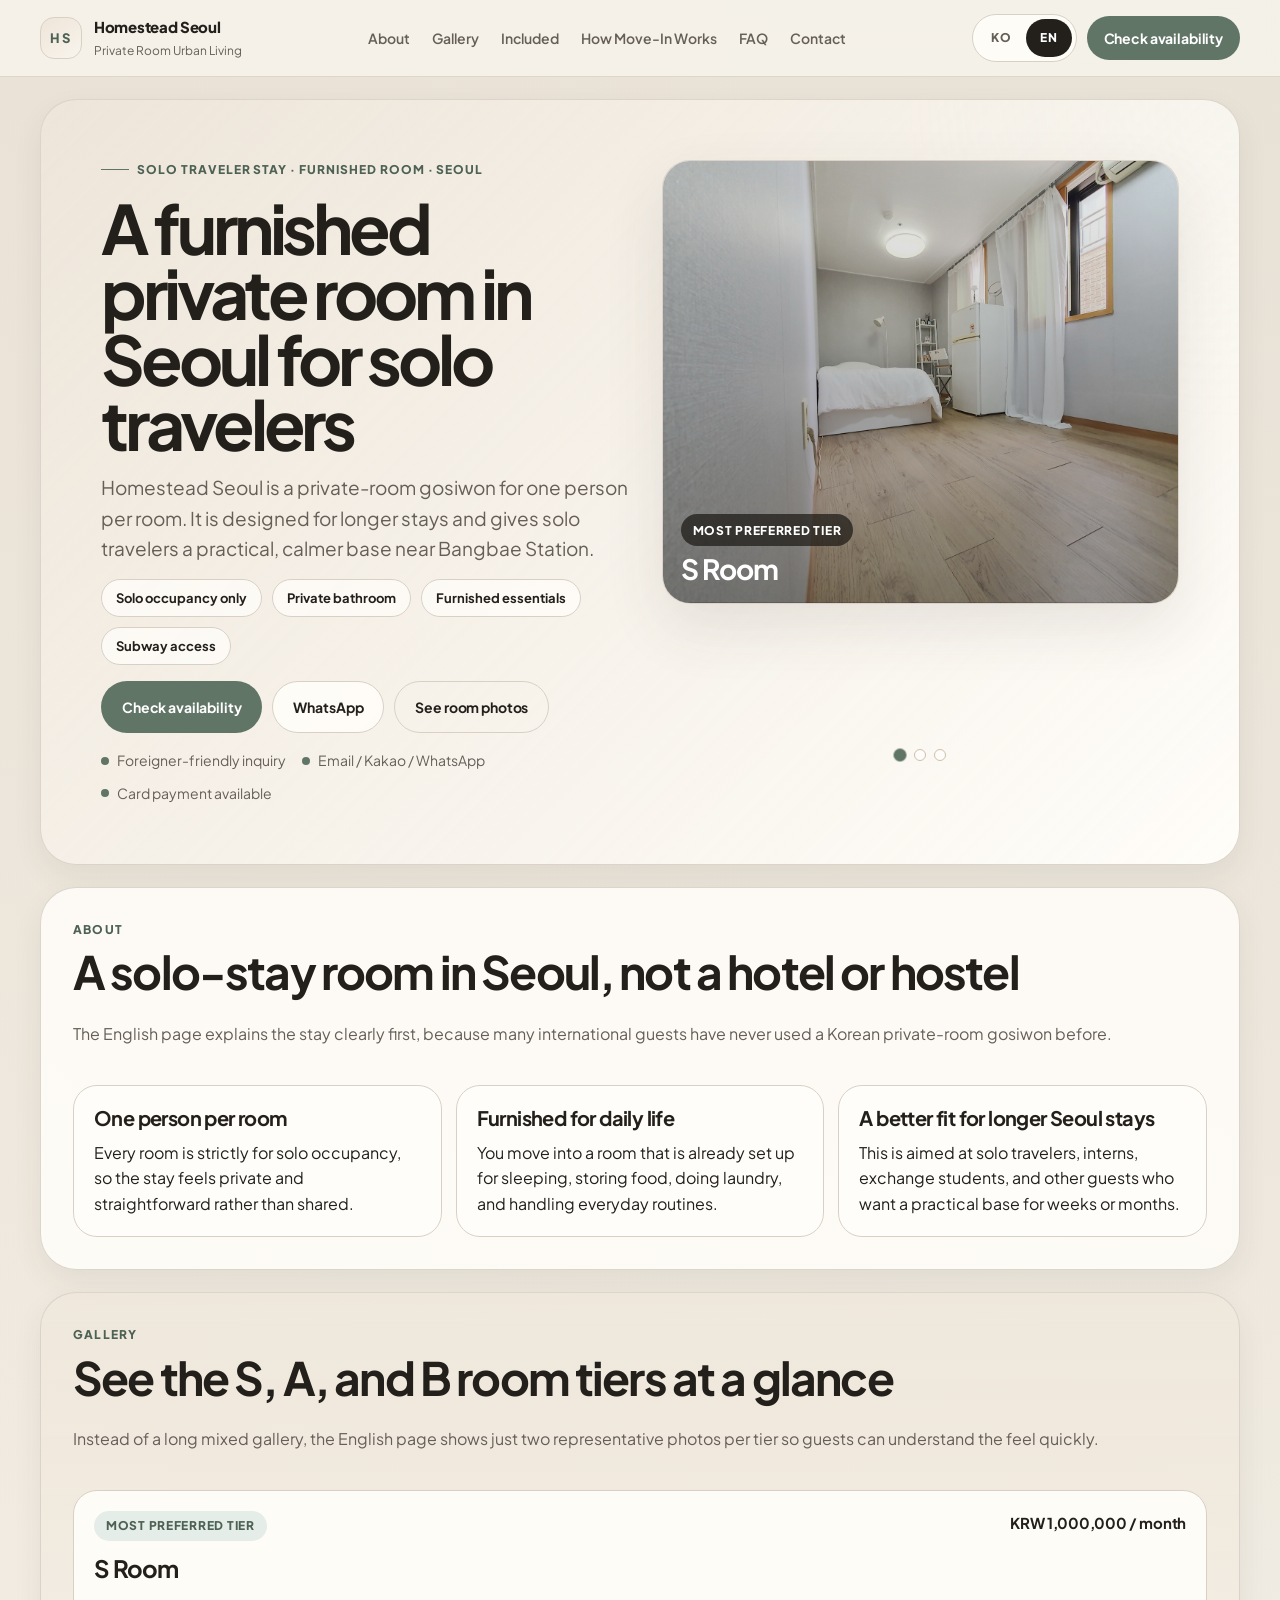
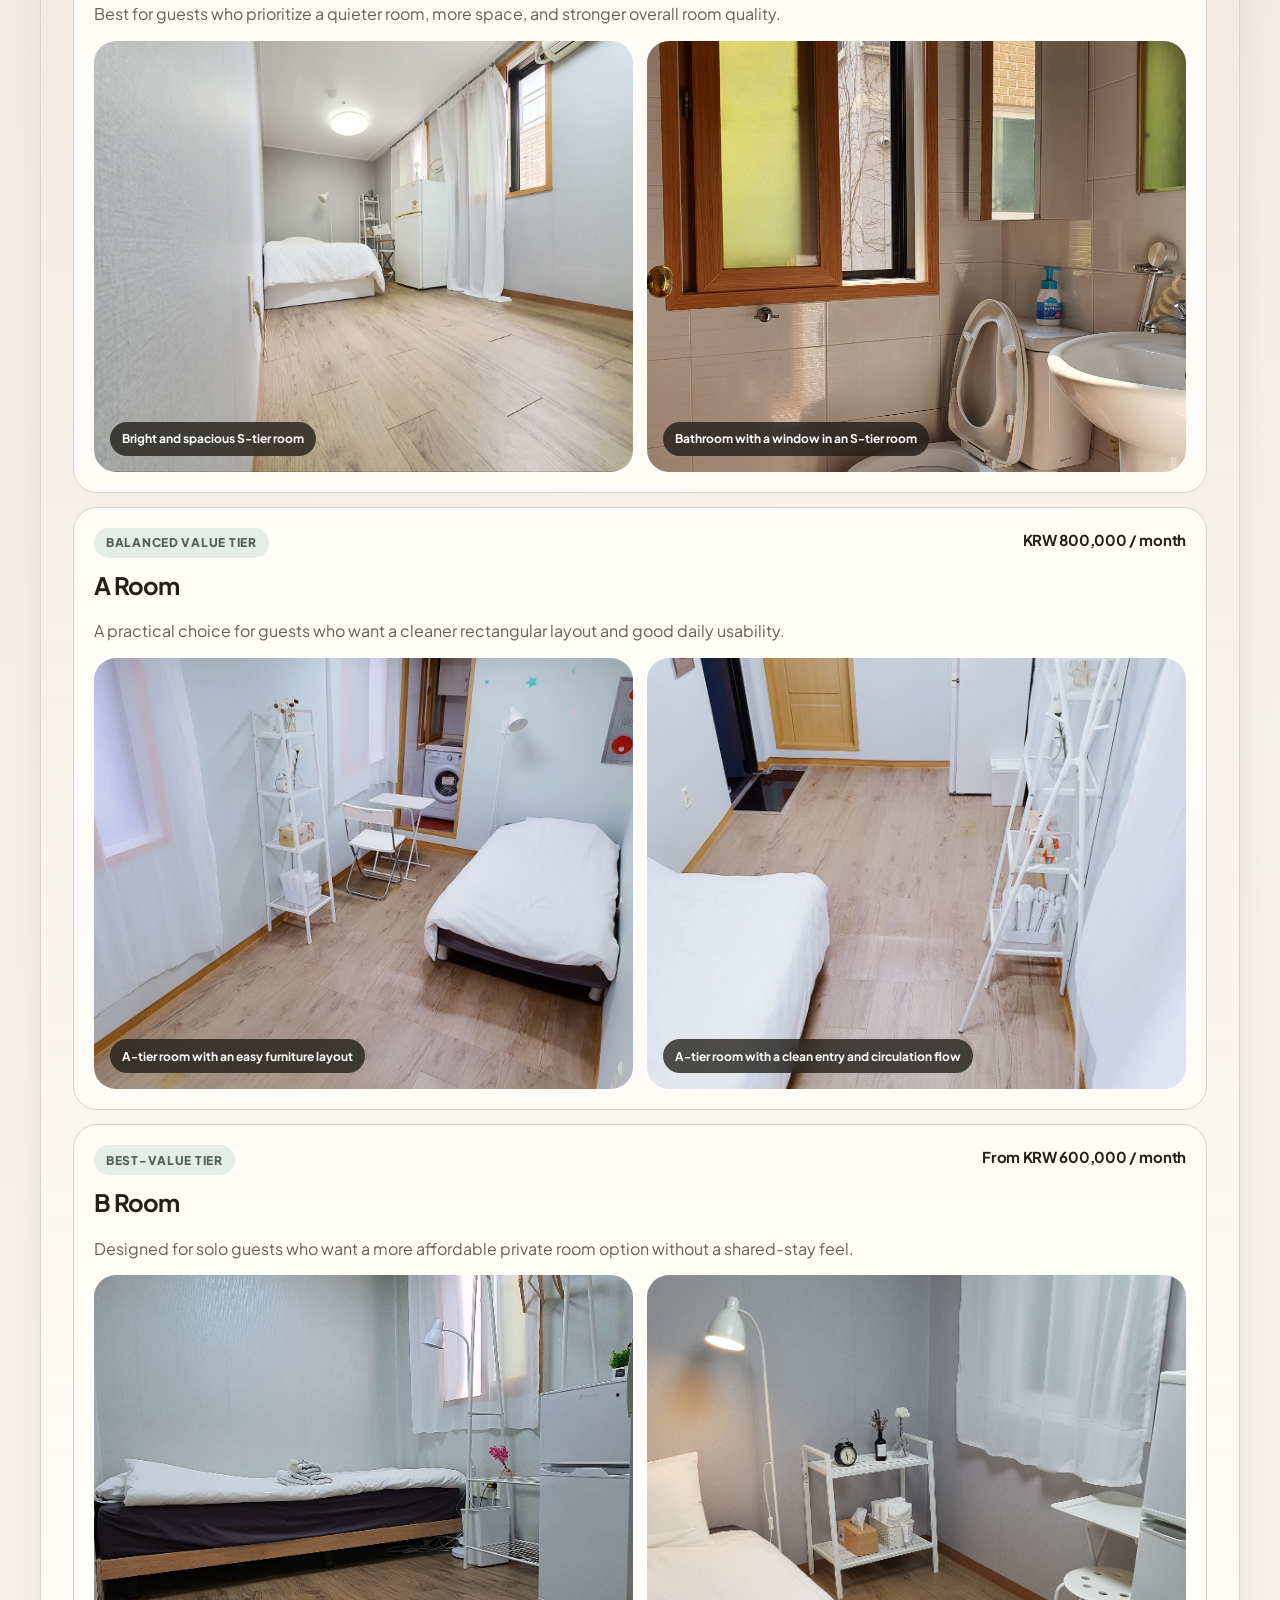
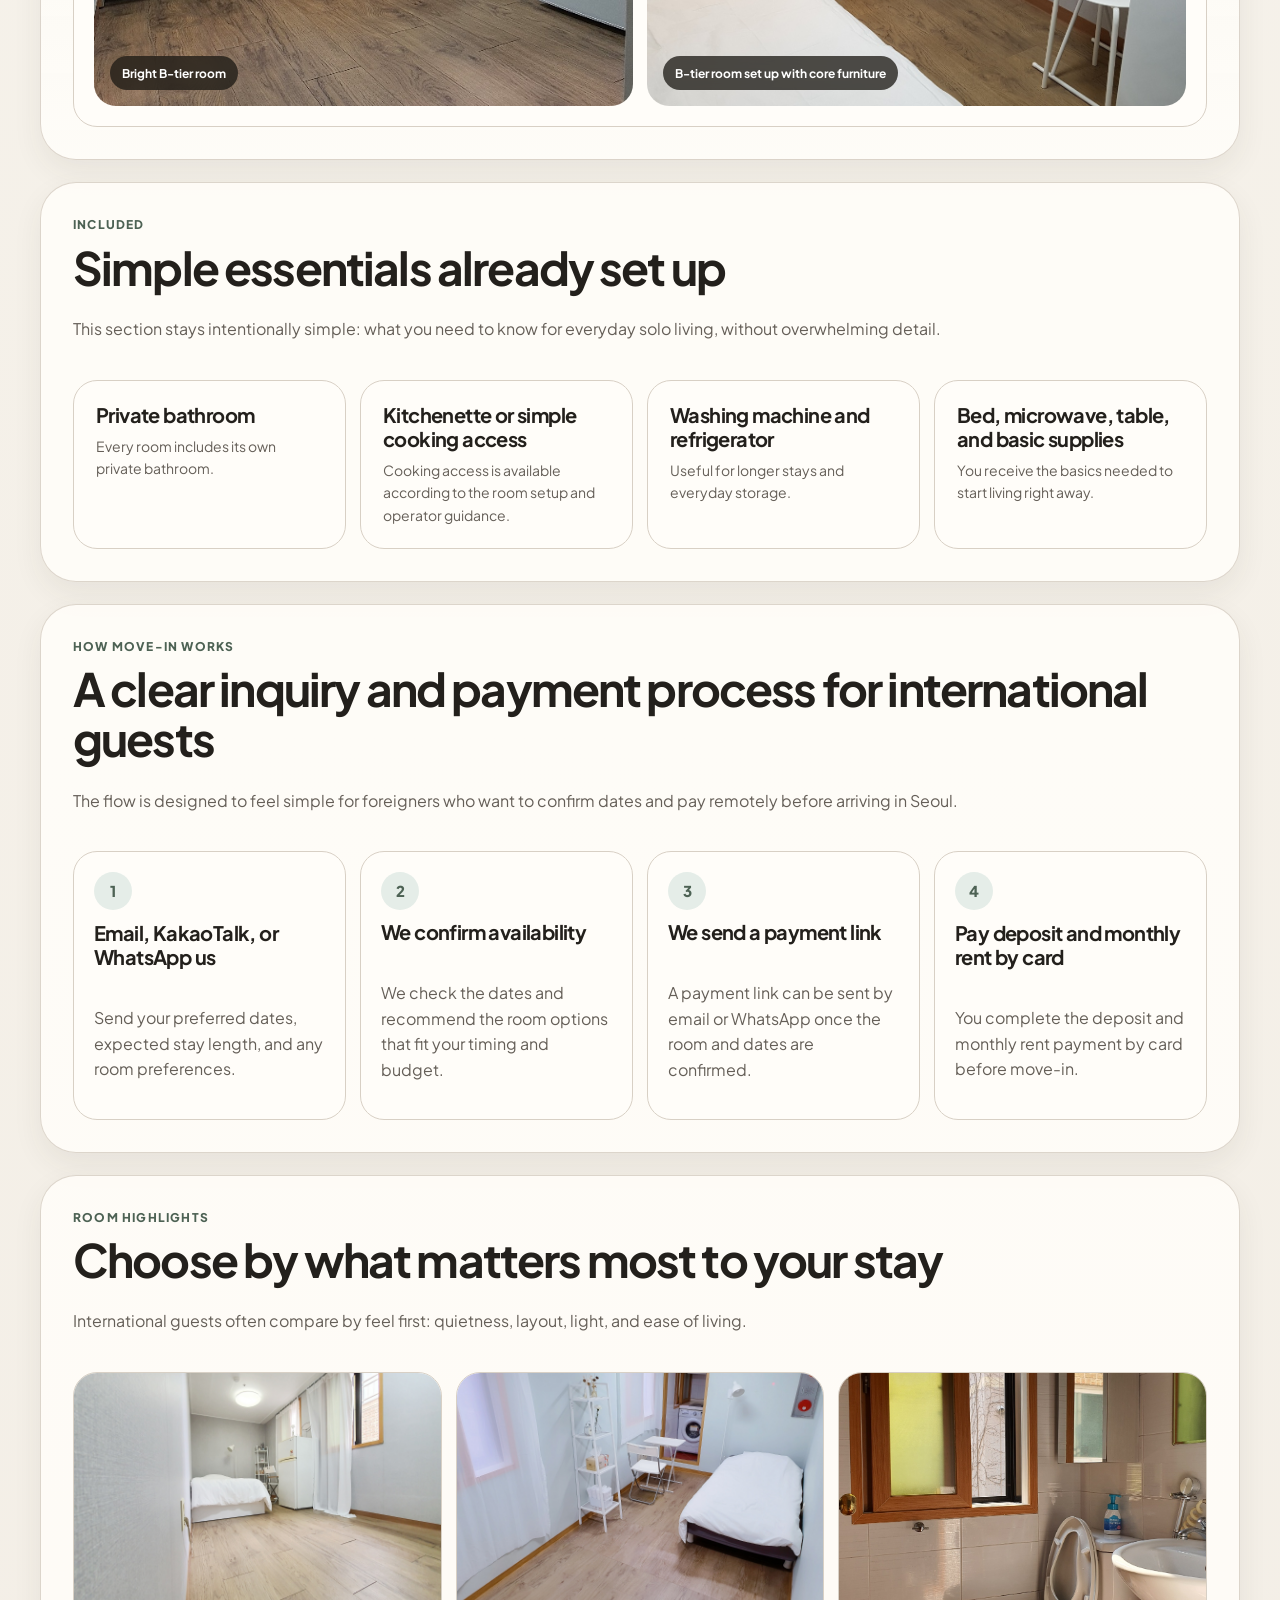
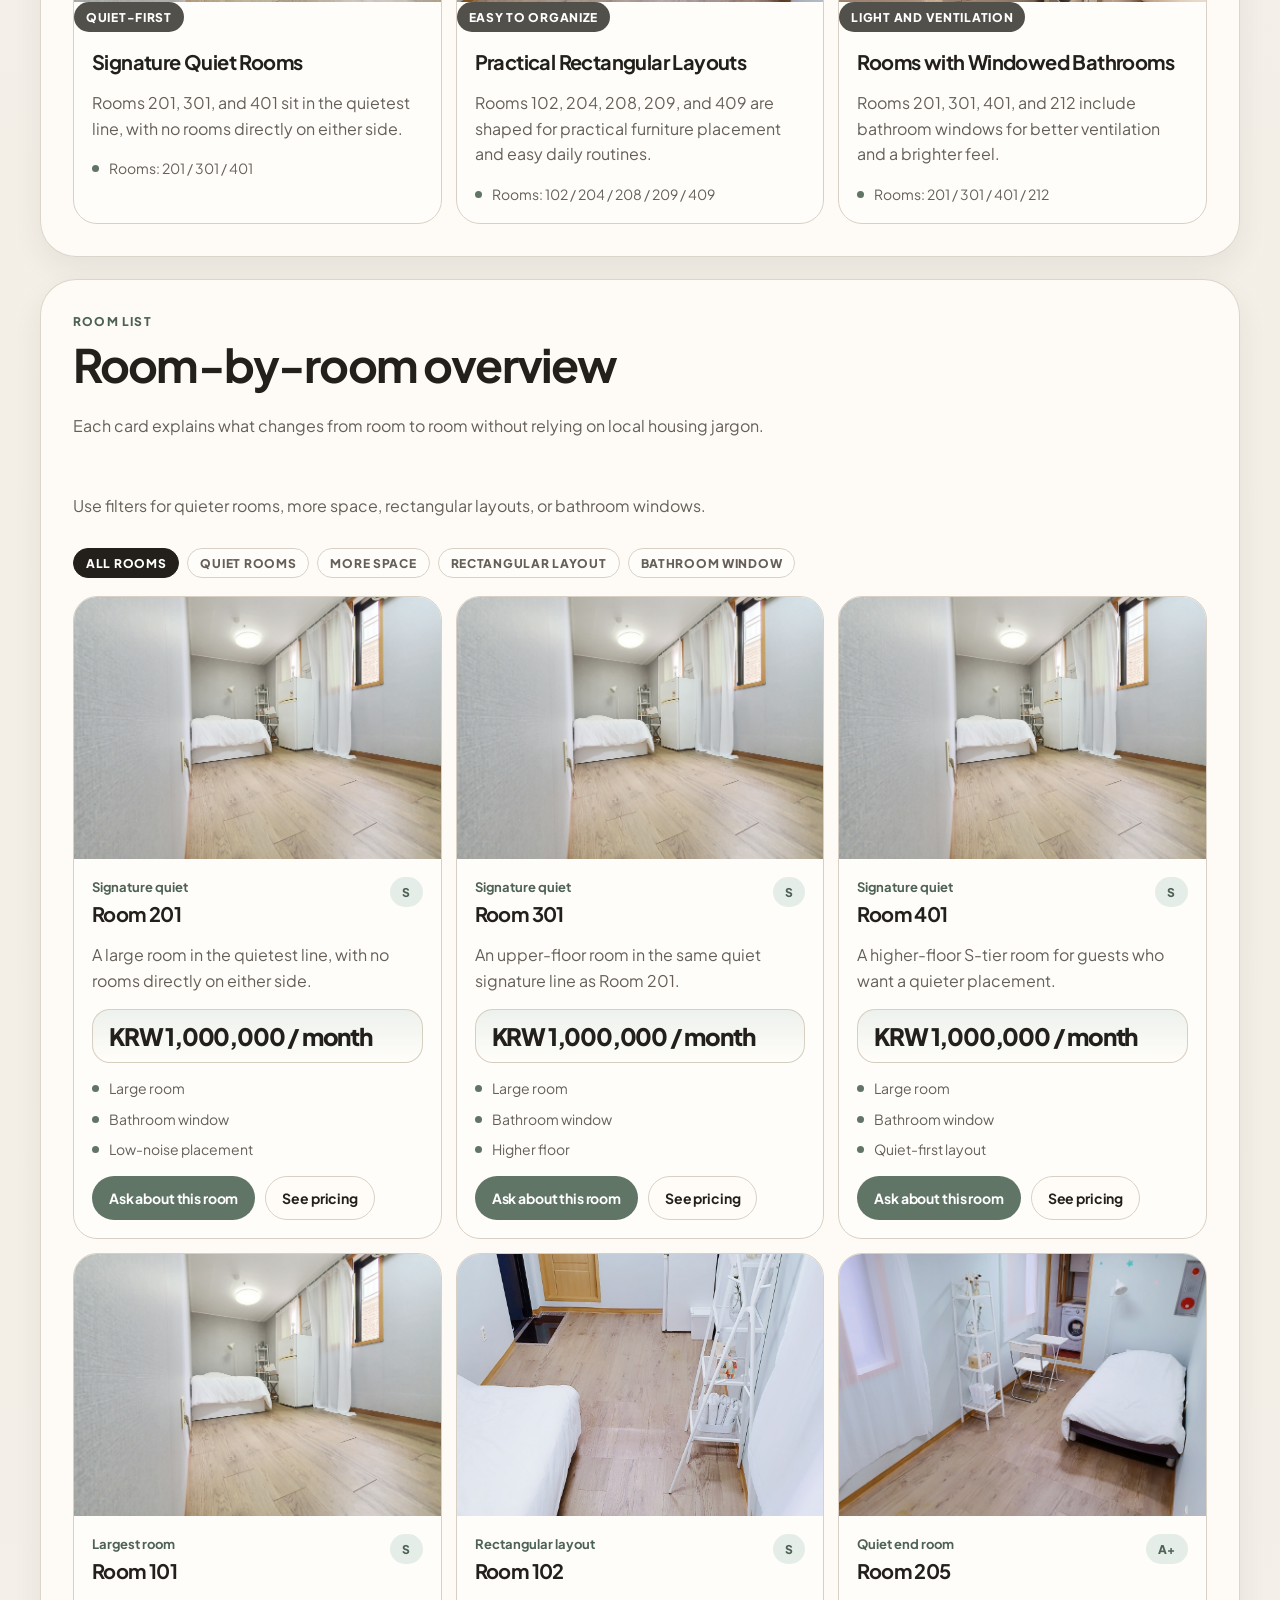
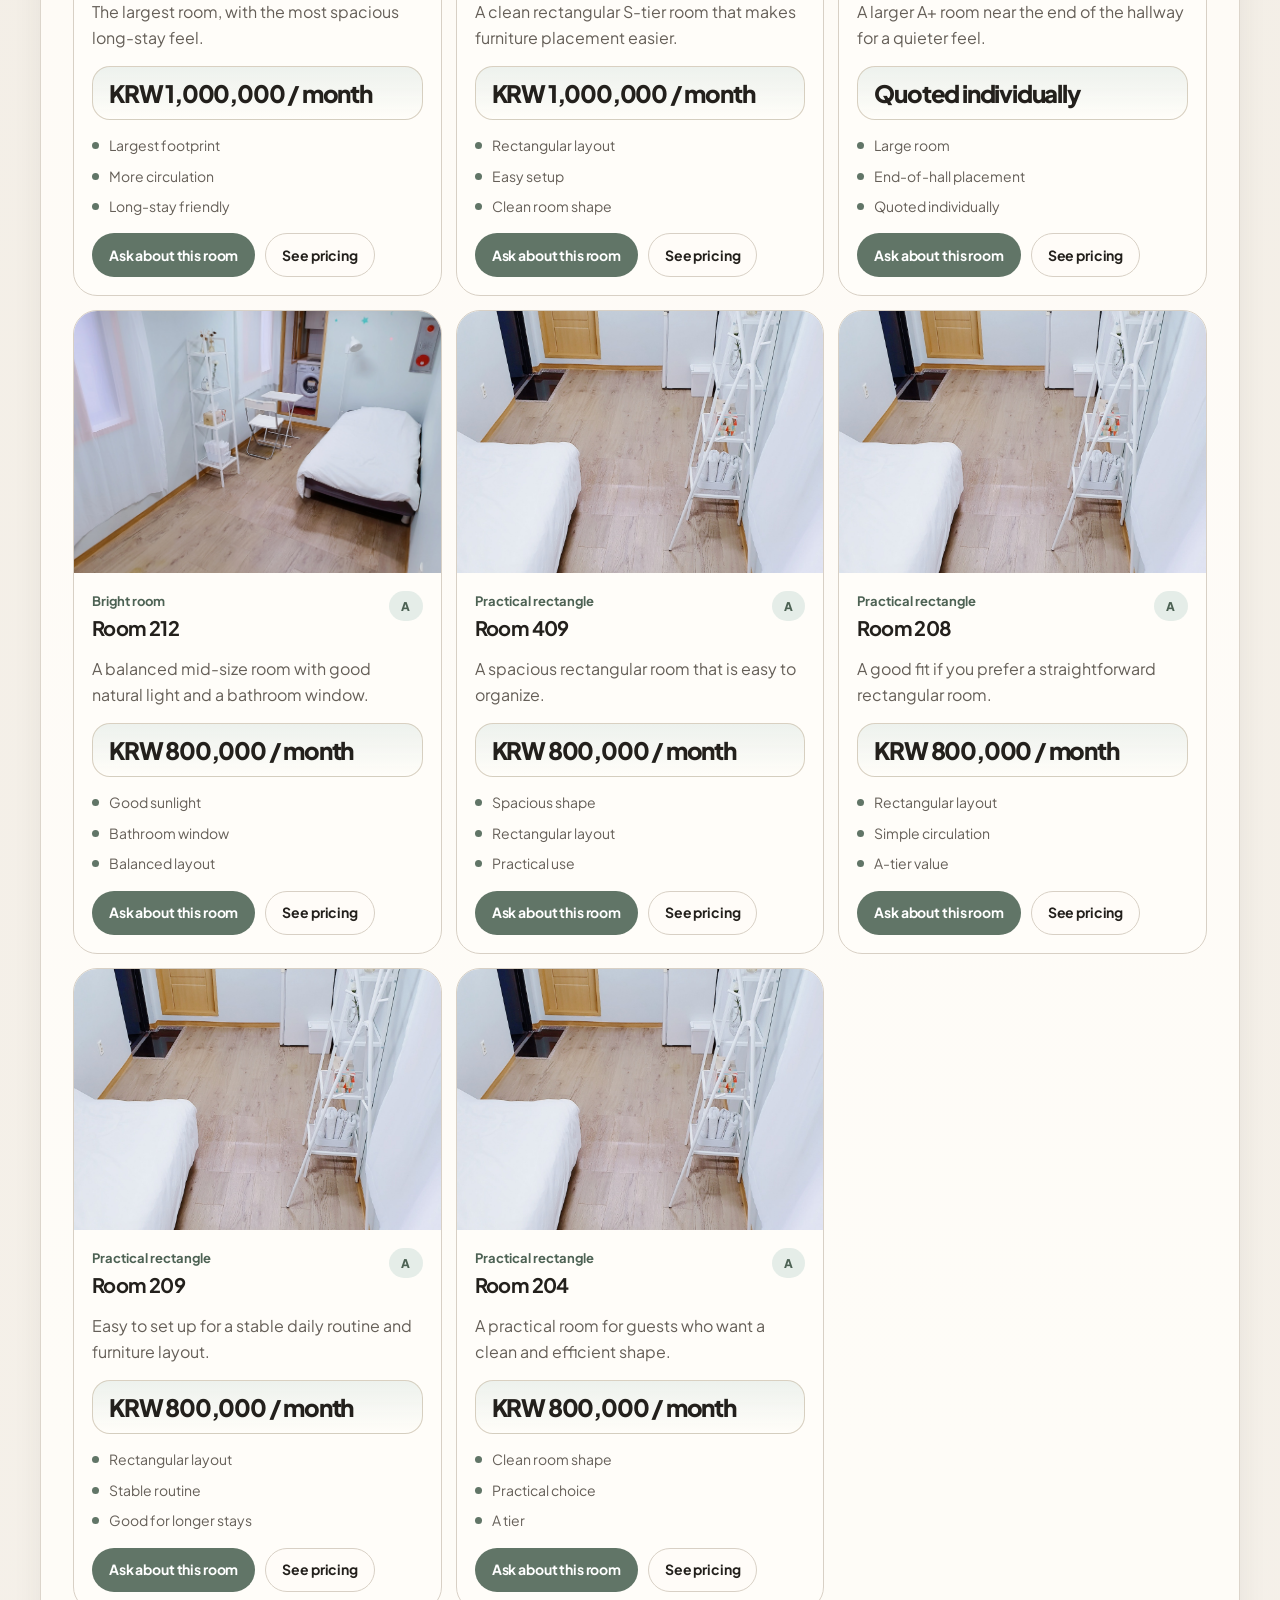
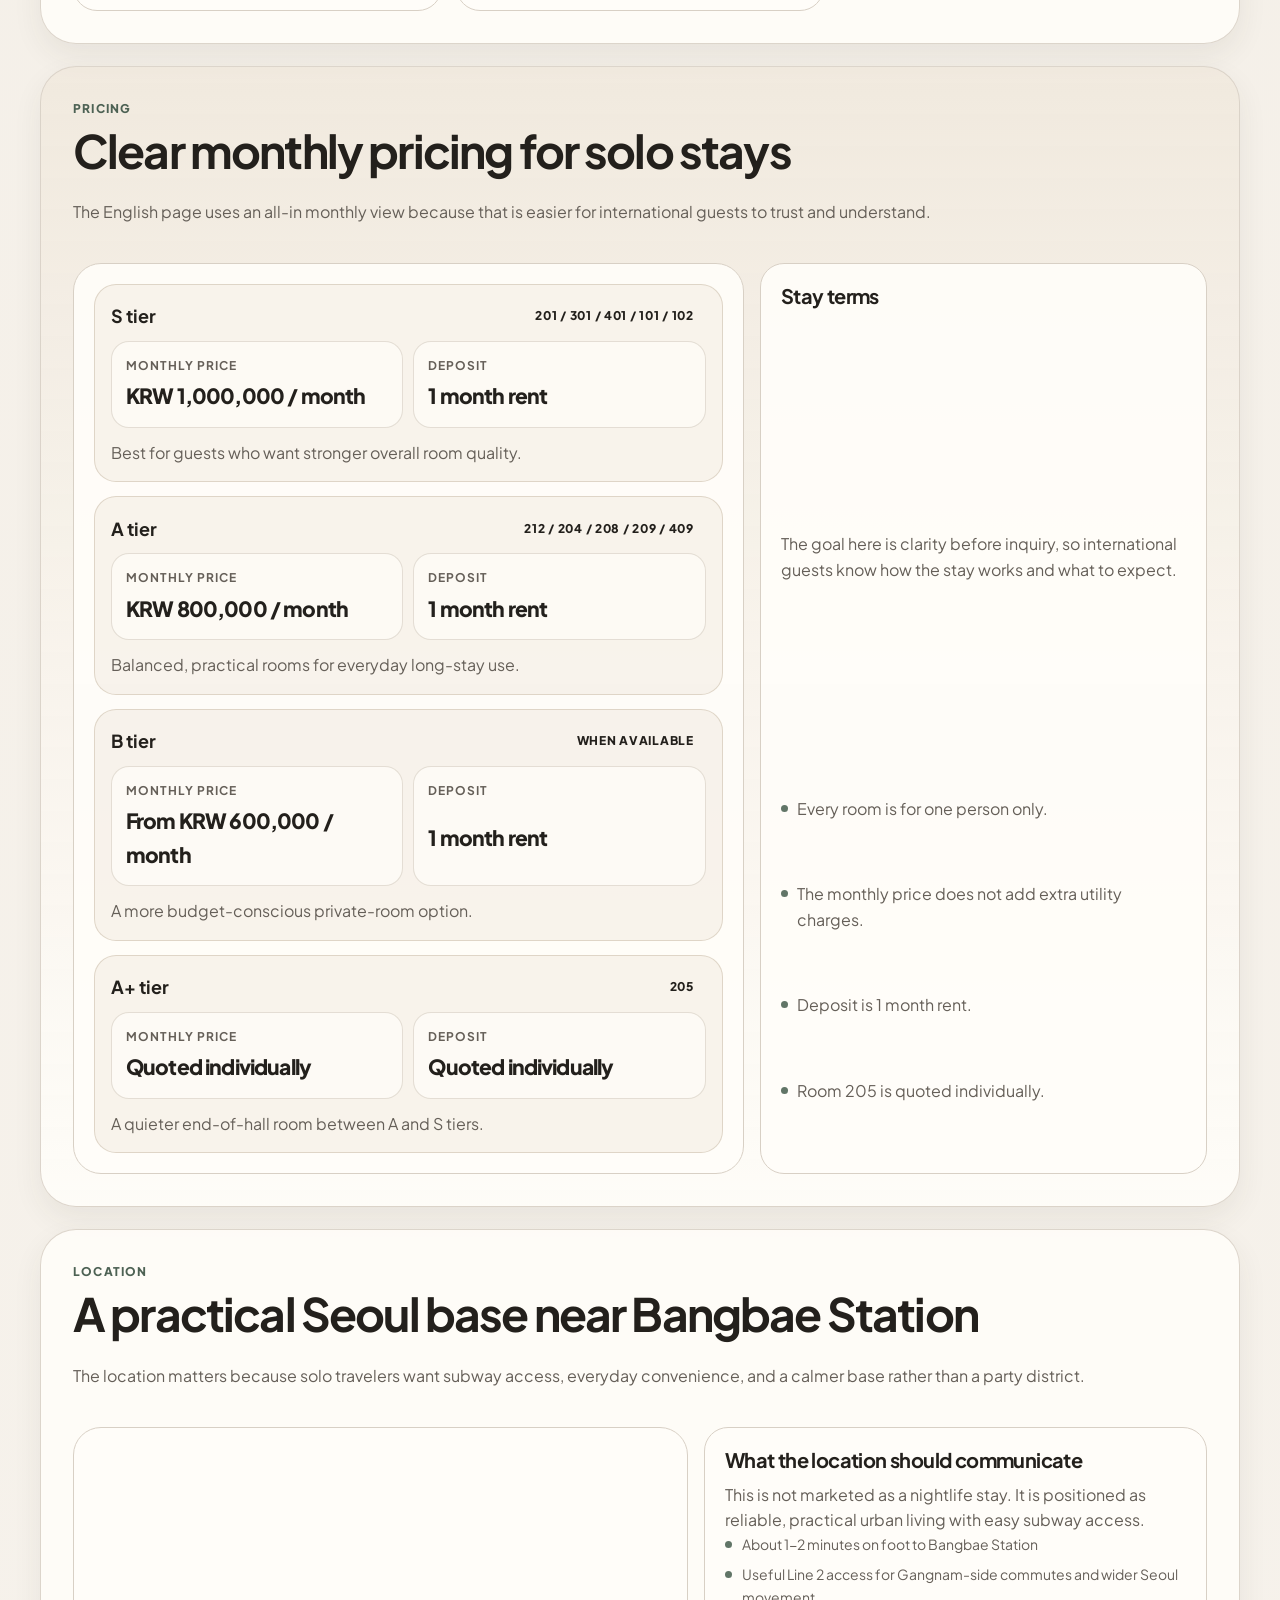
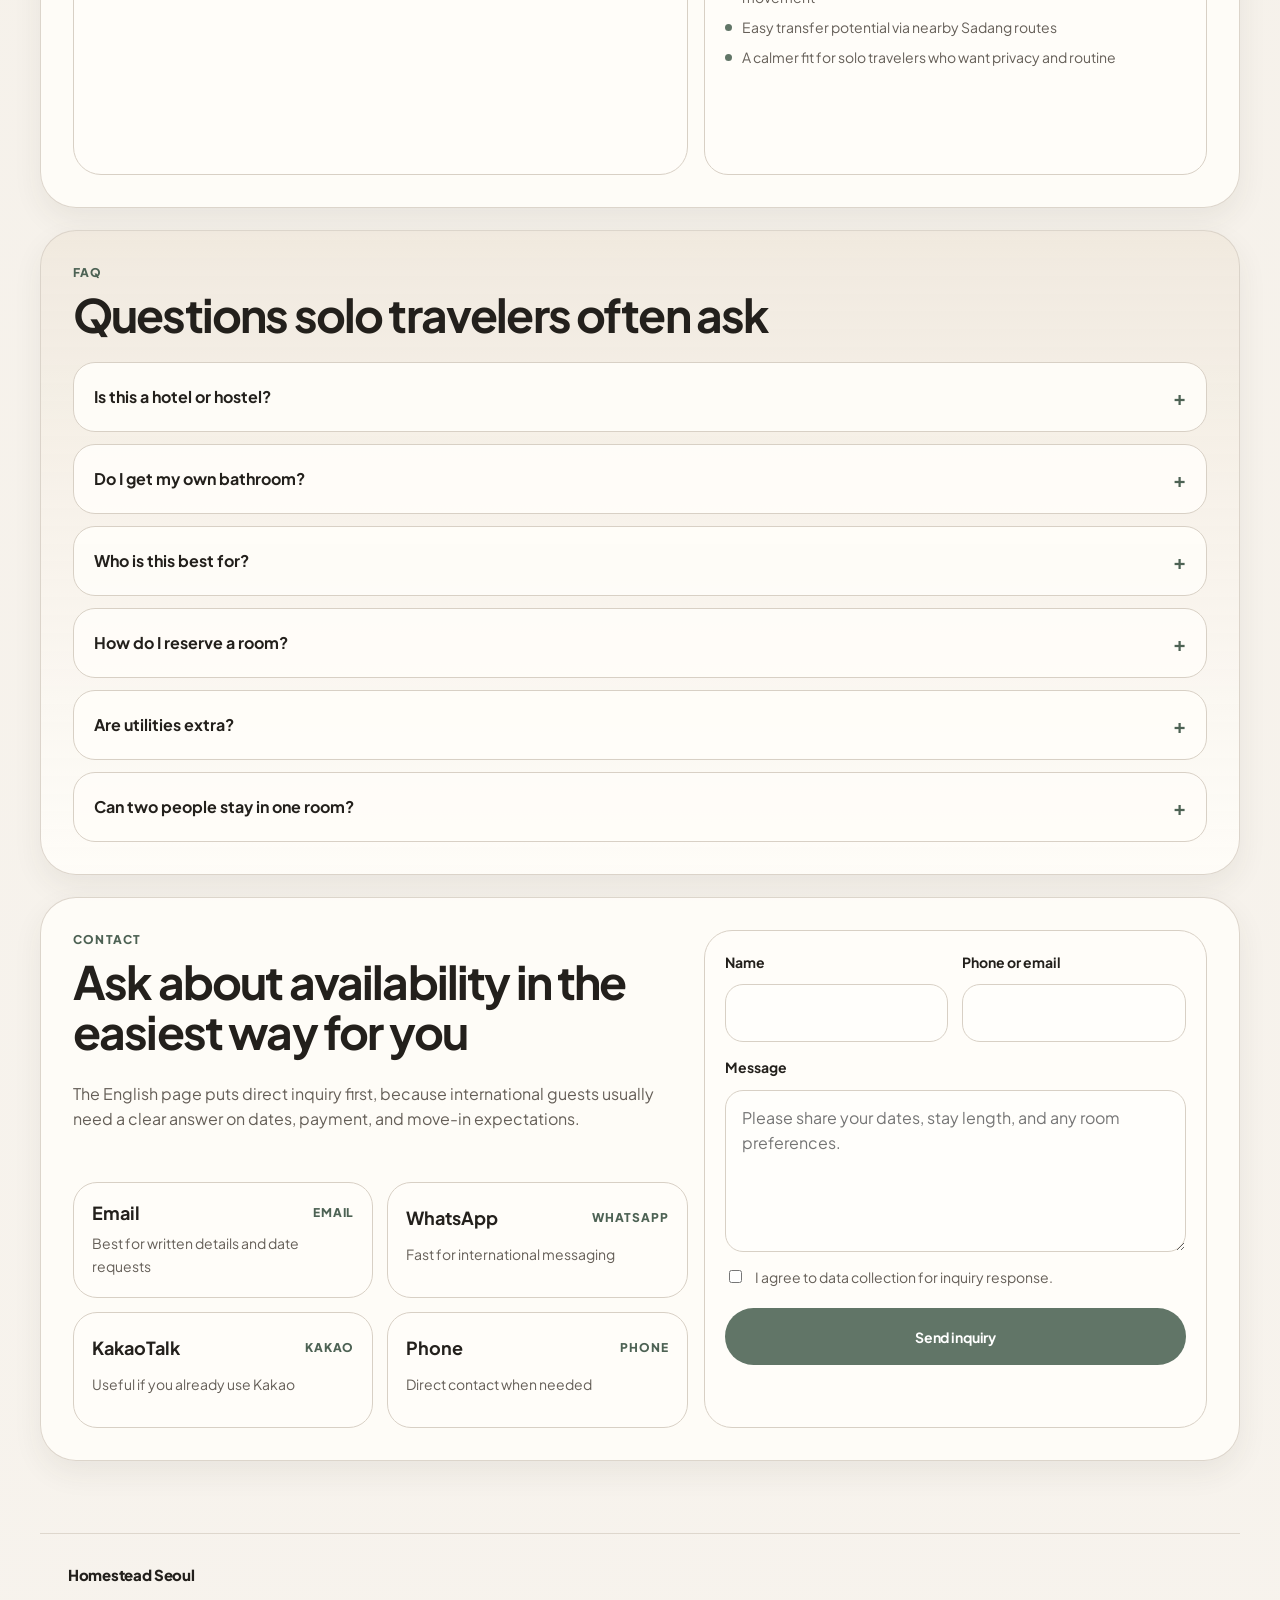
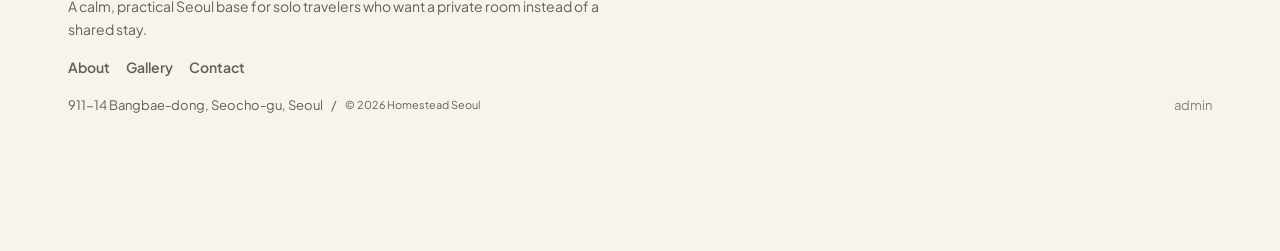
==== index.html @ 264f35d7 "Blend v2 UX into Homestead site" ====
<!doctype html>
<html lang="ko">
<head>
  <meta charset="UTF-8">
  <meta name="viewport" content="width=device-width, initial-scale=1.0">
  <title>Homestead Seoul | Private Rooms for Solo Stays in Seoul</title>
  <meta
    id="metaDescription"
    name="description"
    content="Private single-occupancy rooms in Seoul near Bangbae Station. Clear pricing, furnished setup, and practical solo living."
  >
  <meta id="ogTitle" property="og:title" content="Homestead Seoul | Private Rooms for Solo Stays in Seoul">
  <meta
    id="ogDescription"
    property="og:description"
    content="Private rooms in Seoul for solo stays, with practical furnished living and straightforward inquiry."
  >
  <meta property="og:type" content="website">
  <meta property="og:locale" content="ko_KR">
  <meta name="twitter:card" content="summary_large_image">
  <script>
    (function () {
      if (location.hostname.toLowerCase() === "www.homesteadseoul.com") {
        location.replace("https://homesteadseoul.com" + location.pathname + location.search + location.hash);
      }
    })();
  </script>
  <link rel="preconnect" href="https://fonts.googleapis.com">
  <link rel="preconnect" href="https://fonts.gstatic.com" crossorigin>
  <link
    href="https://fonts.googleapis.com/css2?family=Noto+Sans+KR:wght@400;500;600;700;800&family=Plus+Jakarta+Sans:wght@400;500;600;700;700&display=swap"
    rel="stylesheet"
  >
  <link rel="stylesheet" href="styles.css">
</head>
<body>
  <div class="page-shell">
    <header class="site-header">
      <div class="header-inner">
        <a href="#top" class="brand" aria-label="Homestead Seoul home">
          <span class="brand-mark">HS</span>
          <span class="brand-copy">
            <strong class="brand-title" id="brandTitle">Homestead Seoul</strong>
            <span class="brand-subtitle" id="brandSubtitle">Private Room Urban Living</span>
          </span>
        </a>

        <nav class="desktop-nav" id="desktopNav" aria-label="Main navigation"></nav>

        <div class="header-actions">
          <div class="lang-switch" role="group" aria-label="Language switcher">
            <button type="button" data-lang-btn="ko">KO</button>
            <button type="button" data-lang-btn="en">EN</button>
          </div>
          <a id="headerPrimaryCta" class="btn btn-primary btn-compact header-cta" href="#contact"></a>
          <button
            class="menu-btn"
            id="menuBtn"
            type="button"
            aria-expanded="false"
            aria-controls="mobileDrawer"
            aria-label="Open menu"
          >
            <span></span>
            <span></span>
            <span></span>
          </button>
        </div>
      </div>
    </header>

    <button id="drawerBackdrop" class="drawer-backdrop" type="button" hidden aria-label="Close menu"></button>

    <aside id="mobileDrawer" class="mobile-drawer" aria-hidden="true">
      <div class="mobile-drawer-top">
        <div class="drawer-brand">
          <strong>Homestead Seoul</strong>
          <span id="drawerTagline">Private Room Urban Living</span>
        </div>
        <button id="drawerCloseBtn" class="drawer-close" type="button" aria-label="Close menu">X</button>
      </div>
      <nav id="mobileNav" aria-label="Mobile navigation"></nav>
      <div class="drawer-cta-stack" id="drawerCtas"></div>
    </aside>

    <main id="top">
      <div id="app" class="app-root"></div>
    </main>

    <footer class="site-footer">
      <div class="footer-inner">
        <div class="footer-brand-block">
          <strong class="footer-brand" id="footerBrand">Homestead Seoul</strong>
          <p class="footer-copy" id="footerCopy">
            Quiet private-room living for one person at a time in Seoul.
          </p>
        </div>
        <div class="footer-links" id="footerLinks"></div>
        <div class="footer-meta">
          <span id="footerAddress">Bangbae-dong, Seocho-gu, Seoul</span>
          <span class="footer-sep">/</span>
          <small>© <span id="year"></span> Homestead Seoul</small>
          <a class="footer-admin" href="admin-login.html">admin</a>
        </div>
      </div>
    </footer>
  </div>

  <div id="stickyMobileCta" class="sticky-mobile-cta"></div>

  <div id="imageModal" class="image-modal" hidden>
    <button id="imageModalClose" class="image-modal-close" type="button" aria-label="Close image">X</button>
    <figure class="image-modal-figure">
      <img id="imageModalImg" src="" alt="">
      <figcaption id="imageModalCaption"></figcaption>
    </figure>
  </div>

  <script src="site-data.js"></script>
  <script src="app.js"></script>
</body>
</html>
---- styles.css ----
:root {
  --bg: #f6f2eb;
  --surface: rgba(255, 253, 249, 0.88);
  --surface-solid: #fffdf9;
  --surface-strong: #efe7db;
  --surface-muted: #e5ddd2;
  --line: #d8d0c5;
  --line-strong: #cbbfac;
  --text: #23201c;
  --text-soft: #655f58;
  --text-muted: #888179;
  --accent: #617567;
  --accent-strong: #4d6254;
  --accent-soft: #e5ede8;
  --sand: #e7ddd0;
  --shadow-sm: 0 12px 30px rgba(61, 52, 43, 0.07);
  --shadow-md: 0 24px 60px rgba(61, 52, 43, 0.11);
  --radius-sm: 16px;
  --radius-md: 24px;
  --radius-lg: 36px;
  --container: min(1200px, calc(100vw - 32px));
}

* {
  box-sizing: border-box;
}

[hidden] {
  display: none !important;
}

html {
  scroll-behavior: smooth;
}

body {
  margin: 0;
  min-width: 320px;
  background:
    radial-gradient(circle at top left, rgba(231, 221, 208, 0.72), transparent 26%),
    radial-gradient(circle at top right, rgba(220, 214, 202, 0.56), transparent 18%),
    linear-gradient(180deg, #f8f5ee 0%, #f3eee6 48%, #f7f3ed 100%);
  color: var(--text);
  font-family: "Noto Sans KR", sans-serif;
  line-height: 1.6;
}

html[lang="en"] body {
  font-family: "Plus Jakarta Sans", sans-serif;
}

img {
  max-width: 100%;
  display: block;
}

button,
input,
textarea {
  font: inherit;
}

a {
  color: inherit;
  text-decoration: none;
}

button {
  background: none;
  border: 0;
}

.page-shell {
  position: relative;
}

.site-header {
  position: sticky;
  top: 0;
  z-index: 30;
  backdrop-filter: blur(18px);
  background: rgba(248, 245, 238, 0.78);
  border-bottom: 1px solid rgba(216, 208, 197, 0.78);
}

.header-inner {
  width: var(--container);
  margin: 0 auto;
  padding: 14px 0;
  display: flex;
  align-items: center;
  justify-content: space-between;
  gap: 14px;
}

.brand {
  display: inline-flex;
  align-items: center;
  gap: 12px;
}

.brand-mark {
  width: 42px;
  height: 42px;
  border-radius: 14px;
  display: inline-flex;
  align-items: center;
  justify-content: center;
  background: linear-gradient(145deg, #efe5d9, #f8f4ed);
  border: 1px solid var(--line);
  color: var(--accent-strong);
  font-size: 13px;
  font-weight: 800;
  letter-spacing: 0.12em;
}

.brand-copy {
  display: flex;
  flex-direction: column;
  gap: 2px;
}

.brand-title,
.footer-brand {
  font-size: 15px;
  font-weight: 800;
  letter-spacing: -0.02em;
}

.brand-subtitle {
  color: var(--text-soft);
  font-size: 12px;
}

.desktop-nav {
  display: none;
  align-items: center;
  gap: 22px;
}

.desktop-nav a,
.footer-links a {
  position: relative;
  color: var(--text-soft);
  font-size: 14px;
  font-weight: 600;
}

.desktop-nav a::after,
.footer-links a::after {
  content: "";
  position: absolute;
  left: 0;
  bottom: -6px;
  width: 100%;
  height: 1px;
  background: var(--accent);
  transform: scaleX(0);
  transform-origin: left;
  transition: transform 0.25s ease;
}

.desktop-nav a:hover::after,
.footer-links a:hover::after {
  transform: scaleX(1);
}

.header-actions {
  display: flex;
  align-items: center;
  gap: 10px;
}

.lang-switch {
  display: inline-flex;
  padding: 4px;
  border-radius: 999px;
  background: rgba(255, 253, 249, 0.88);
  border: 1px solid var(--line);
}

.lang-switch button {
  min-width: 44px;
  min-height: 38px;
  padding: 0 14px;
  border-radius: 999px;
  color: var(--text-soft);
  cursor: pointer;
  font-size: 12px;
  font-weight: 800;
  letter-spacing: 0.08em;
}

.lang-switch button.active {
  background: var(--text);
  color: #fff;
}

.btn {
  min-height: 52px;
  padding: 0 20px;
  border-radius: 999px;
  display: inline-flex;
  align-items: center;
  justify-content: center;
  gap: 8px;
  border: 1px solid transparent;
  font-size: 14px;
  font-weight: 700;
  letter-spacing: -0.01em;
  transition:
    transform 0.24s ease,
    box-shadow 0.24s ease,
    background 0.24s ease,
    border-color 0.24s ease;
  cursor: pointer;
}

.btn:hover {
  transform: translateY(-1px);
  box-shadow: 0 12px 28px rgba(55, 49, 41, 0.12);
}

.btn-primary {
  background: var(--accent);
  color: #fff;
}

.btn-primary:hover {
  background: var(--accent-strong);
}

.btn-secondary {
  background: rgba(255, 253, 249, 0.88);
  color: var(--text);
  border-color: var(--line);
}

.btn-ghost {
  color: var(--text);
  border-color: var(--line);
  background: transparent;
}

.btn-compact {
  min-height: 44px;
  padding: 0 16px;
}

.header-cta {
  display: none;
}

.menu-btn,
.drawer-close,
.image-modal-close {
  width: 44px;
  height: 44px;
  border-radius: 14px;
  border: 1px solid var(--line);
  background: rgba(255, 253, 249, 0.92);
  color: var(--text);
  display: inline-flex;
  align-items: center;
  justify-content: center;
  cursor: pointer;
}

.menu-btn {
  flex-direction: column;
  gap: 4px;
}

.menu-btn span {
  width: 18px;
  height: 2px;
  background: var(--text);
  border-radius: 999px;
}

.drawer-backdrop {
  position: fixed;
  inset: 0;
  z-index: 31;
  background: rgba(26, 23, 20, 0.42);
  border: 0;
  padding: 0;
}

.mobile-drawer {
  position: fixed;
  top: 0;
  right: 0;
  z-index: 32;
  width: min(340px, 90vw);
  height: 100vh;
  padding: 20px 18px 26px;
  background: #fdfaf4;
  border-left: 1px solid var(--line);
  box-shadow: -18px 0 40px rgba(42, 34, 27, 0.16);
  transform: translateX(110%);
  transition: transform 0.3s ease;
  display: grid;
  grid-template-rows: auto 1fr auto;
  gap: 20px;
  visibility: hidden;
  pointer-events: none;
}

.mobile-drawer.open {
  transform: translateX(0);
  visibility: visible;
  pointer-events: auto;
}

.mobile-drawer-top {
  display: flex;
  align-items: center;
  justify-content: space-between;
  gap: 12px;
}

.drawer-brand {
  display: grid;
  gap: 4px;
}

.drawer-brand strong {
  font-size: 16px;
}

.drawer-brand span {
  font-size: 12px;
  color: var(--text-soft);
}

.mobile-drawer nav {
  display: grid;
  align-content: start;
  gap: 8px;
}

.mobile-drawer nav a {
  padding: 14px 16px;
  border-radius: 16px;
  border: 1px solid var(--line);
  background: rgba(255, 253, 249, 0.84);
  font-size: 15px;
  font-weight: 700;
}

.drawer-cta-stack {
  display: grid;
  gap: 10px;
}

main {
  width: var(--container);
  margin: 0 auto;
  padding: 22px 0 72px;
}

.app-root {
  display: grid;
  gap: 22px;
}

.section {
  position: relative;
}

.section-shell {
  background: var(--surface);
  border: 1px solid rgba(216, 208, 197, 0.88);
  border-radius: var(--radius-lg);
  box-shadow: var(--shadow-sm);
  padding: 22px;
}

.section-shell.soft {
  background: linear-gradient(180deg, rgba(239, 231, 219, 0.76), rgba(255, 253, 249, 0.9));
}

.section-head {
  display: grid;
  gap: 8px;
  margin-bottom: 22px;
}

.section-eyebrow {
  margin: 0;
  color: var(--accent-strong);
  font-size: 12px;
  font-weight: 800;
  letter-spacing: 0.1em;
  text-transform: uppercase;
}

.section-title {
  margin: 0;
  font-size: clamp(28px, 6vw, 46px);
  line-height: 1.08;
  letter-spacing: -0.04em;
}

.section-desc,
.helper-copy,
.room-card-copy,
.summary-note,
.price-sub,
.amenity-desc,
.step-copy,
.channel-hint,
.footer-copy,
.pricing-note-card p,
.inventory-meta,
.collection-copy,
.location-card p {
  color: var(--text-soft);
}

.hero-shell {
  overflow: hidden;
  background:
    linear-gradient(135deg, rgba(239, 231, 219, 0.62), rgba(255, 253, 249, 0.98)),
    radial-gradient(circle at top right, rgba(229, 237, 232, 0.74), transparent 24%);
  padding: 0;
}

.hero-grid {
  display: grid;
  gap: 22px;
  padding: 22px;
}

.hero-copy {
  display: grid;
  align-content: center;
  gap: 16px;
}

.hero-kicker {
  display: inline-flex;
  align-items: center;
  gap: 8px;
  color: var(--accent-strong);
  font-size: 12px;
  font-weight: 800;
  letter-spacing: 0.08em;
  text-transform: uppercase;
}

.hero-kicker::before {
  content: "";
  width: 28px;
  height: 1px;
  background: var(--accent);
}

.hero-title {
  margin: 0;
  font-size: clamp(40px, 7vw, 68px);
  line-height: 0.96;
  letter-spacing: -0.06em;
}

.hero-subtitle {
  margin: 0;
  max-width: 44rem;
  font-size: clamp(16px, 2.4vw, 19px);
  color: var(--text-soft);
}

.hero-chip-row {
  display: flex;
  flex-wrap: wrap;
  gap: 10px;
}

.hero-chip {
  display: inline-flex;
  align-items: center;
  min-height: 38px;
  padding: 0 14px;
  border-radius: 999px;
  border: 1px solid var(--line);
  background: rgba(255, 253, 249, 0.78);
  color: var(--text);
  font-size: 13px;
  font-weight: 700;
}

.hero-cta {
  display: flex;
  flex-wrap: wrap;
  gap: 10px;
}

.hero-aside-note {
  display: inline-flex;
  flex-wrap: wrap;
  gap: 10px 16px;
  color: var(--text-soft);
  font-size: 14px;
}

.hero-aside-note span {
  display: inline-flex;
  align-items: center;
  gap: 8px;
}

.hero-aside-note span::before {
  content: "";
  width: 8px;
  height: 8px;
  border-radius: 999px;
  background: var(--accent);
}

.hero-visual {
  display: grid;
  gap: 14px;
}

.visual-main,
.visual-card {
  position: relative;
  overflow: hidden;
  border-radius: 28px;
  background: var(--surface-solid);
  border: 1px solid rgba(216, 208, 197, 0.92);
  box-shadow: var(--shadow-md);
}

.visual-main img,
.visual-card img,
.gallery-item img,
.room-card-media img,
.collection-media img {
  width: 100%;
  height: 100%;
  object-fit: cover;
}

.visual-main {
  aspect-ratio: 6 / 5;
}

.visual-stack {
  display: grid;
  gap: 14px;
}

.visual-card {
  aspect-ratio: 7 / 5;
}

.visual-caption {
  position: absolute;
  left: 16px;
  right: 16px;
  bottom: 16px;
  display: inline-flex;
  width: fit-content;
  align-items: center;
  min-height: 34px;
  padding: 0 12px;
  border-radius: 999px;
  background: rgba(28, 25, 21, 0.76);
  color: #fff;
  font-size: 12px;
  font-weight: 700;
  backdrop-filter: blur(8px);
}

.summary-strip {
  display: grid;
  gap: 12px;
}

.summary-item {
  display: grid;
  gap: 6px;
  padding: 18px;
  border-radius: 22px;
  border: 1px solid var(--line);
  background: rgba(255, 253, 249, 0.86);
}

.summary-label {
  color: var(--text-soft);
  font-size: 12px;
  font-weight: 700;
  letter-spacing: 0.08em;
  text-transform: uppercase;
}

.summary-value {
  font-size: clamp(22px, 4vw, 30px);
  line-height: 1;
  letter-spacing: -0.05em;
  font-weight: 800;
}

.summary-note {
  font-size: 14px;
}

.concept-grid,
.collection-grid,
.room-grid,
.gallery-grid,
.included-grid,
.promise-grid,
.process-grid,
.channel-grid {
  display: grid;
  gap: 14px;
}

.concept-card,
.collection-card,
.room-card,
.gallery-item,
.amenity-card,
.promise-card,
.step-card,
.channel-card,
.pricing-note-card,
.location-card {
  background: rgba(255, 253, 249, 0.94);
  border: 1px solid var(--line);
  border-radius: 24px;
  overflow: hidden;
}

.concept-card,
.promise-card,
.step-card,
.pricing-note-card,
.location-card {
  padding: 20px;
}

.concept-card h3,
.collection-body h3,
.room-card-title,
.amenity-title,
.promise-card h3,
.step-card h3,
.location-card h3,
.pricing-note-card h3 {
  margin: 0 0 10px;
  font-size: 20px;
  line-height: 1.2;
  letter-spacing: -0.03em;
}

.concept-card p,
.pricing-note-card p,
.location-card p {
  margin: 0;
}

.collection-card,
.room-card,
.gallery-item {
  transition: transform 0.24s ease, box-shadow 0.24s ease, border-color 0.24s ease;
}

.collection-card:hover,
.room-card:hover,
.gallery-item:hover {
  transform: translateY(-2px);
  box-shadow: var(--shadow-sm);
  border-color: var(--line-strong);
}

.collection-media,
.room-card-media,
.gallery-item {
  position: relative;
}

.collection-media {
  aspect-ratio: 16 / 10;
}

.collection-body,
.room-card-body {
  padding: 18px;
}

.collection-room-list,
.room-feature-list,
.room-meta-list,
.location-list {
  list-style: none;
  padding: 0;
  margin: 0;
  display: grid;
  gap: 8px;
}

.collection-room-list li,
.room-feature-list li,
.room-meta-list li,
.location-list li {
  display: grid;
  grid-template-columns: auto 1fr;
  gap: 10px;
  align-items: start;
  color: var(--text-soft);
  font-size: 14px;
}

.collection-room-list li::before,
.room-feature-list li::before,
.room-meta-list li::before,
.location-list li::before {
  content: "";
  width: 7px;
  height: 7px;
  margin-top: 8px;
  border-radius: 999px;
  background: var(--accent);
}

.collection-stat,
.tier-pill,
.gallery-label,
.price-label,
.filter-btn {
  display: inline-flex;
  align-items: center;
  width: fit-content;
  min-height: 30px;
  padding: 0 12px;
  border-radius: 999px;
  font-size: 12px;
  font-weight: 800;
  letter-spacing: 0.06em;
  text-transform: uppercase;
}

.collection-stat,
.gallery-label {
  background: rgba(28, 25, 21, 0.76);
  color: #fff;
}

.tier-pill {
  background: var(--accent-soft);
  color: var(--accent-strong);
}

.room-card-top {
  display: flex;
  flex-wrap: wrap;
  align-items: flex-start;
  justify-content: space-between;
  gap: 12px;
  margin-bottom: 12px;
}

.room-card-title-wrap {
  display: grid;
  gap: 4px;
}

.room-card-title {
  margin: 0;
}

.room-card-tag {
  color: var(--accent-strong);
  font-size: 13px;
  font-weight: 700;
}

.room-card-media {
  aspect-ratio: 7 / 5;
}

.price-block {
  display: grid;
  gap: 4px;
  margin: 14px 0;
  padding: 14px 16px;
  border-radius: 18px;
  background: linear-gradient(180deg, rgba(229, 237, 232, 0.68), rgba(255, 253, 249, 0.9));
  border: 1px solid rgba(203, 191, 172, 0.72);
}

.price-main {
  margin: 0;
  font-size: 24px;
  font-weight: 800;
  line-height: 1;
  letter-spacing: -0.05em;
}

.price-sub {
  font-size: 13px;
}

.room-card-actions {
  display: flex;
  gap: 10px;
  margin-top: 16px;
}

.inventory-toolbar {
  display: grid;
  gap: 14px;
  margin-bottom: 18px;
}

.filter-bar {
  display: flex;
  flex-wrap: wrap;
  gap: 8px;
}

.filter-btn {
  border: 1px solid var(--line);
  background: rgba(255, 253, 249, 0.84);
  color: var(--text-soft);
  cursor: pointer;
}

.filter-btn.active {
  background: var(--text);
  color: #fff;
  border-color: var(--text);
}

.room-card.is-hidden {
  display: none;
}

.gallery-grid {
  grid-template-columns: repeat(2, minmax(0, 1fr));
}

.gallery-item {
  border-radius: 22px;
  cursor: pointer;
}

.gallery-item img {
  aspect-ratio: 5 / 4;
}

.gallery-label {
  position: absolute;
  left: 14px;
  bottom: 14px;
}

.pricing-layout,
.location-grid,
.contact-wrap {
  display: grid;
  gap: 16px;
}

.pricing-panel {
  padding: 20px;
  border-radius: 28px;
  background: rgba(255, 253, 249, 0.94);
  border: 1px solid var(--line);
}

.pricing-panel h3 {
  margin: 0 0 14px;
  font-size: 24px;
  line-height: 1.1;
  letter-spacing: -0.04em;
}

.pricing-table {
  display: grid;
  gap: 12px;
}

.pricing-row {
  display: grid;
  gap: 10px;
  padding: 16px;
  border-radius: 22px;
  background: rgba(239, 231, 219, 0.44);
  border: 1px solid rgba(203, 191, 172, 0.56);
}

.pricing-row-head {
  display: flex;
  flex-wrap: wrap;
  justify-content: space-between;
  gap: 10px;
  align-items: center;
}

.pricing-row-head strong {
  font-size: 18px;
  line-height: 1.2;
}

.pricing-row-body {
  display: grid;
  gap: 12px;
}

.pricing-split-grid,
.pricing-allin-grid {
  display: grid;
  gap: 10px;
}

.pricing-col {
  display: grid;
  gap: 4px;
  padding: 14px;
  border-radius: 18px;
  background: rgba(255, 253, 249, 0.74);
  border: 1px solid rgba(216, 208, 197, 0.68);
}

.pricing-col-label {
  color: var(--text-soft);
  font-size: 12px;
  font-weight: 700;
  letter-spacing: 0.08em;
  text-transform: uppercase;
}

.pricing-col-value {
  font-size: 21px;
  font-weight: 800;
  letter-spacing: -0.04em;
}

.pricing-col-note {
  color: var(--text-soft);
  font-size: 13px;
}

.pricing-note-card {
  display: grid;
  gap: 14px;
}

.pricing-note-list {
  list-style: none;
  padding: 0;
  margin: 0;
  display: grid;
  gap: 10px;
}

.pricing-note-list li {
  padding-left: 16px;
  position: relative;
  color: var(--text-soft);
}

.pricing-note-list li::before {
  content: "";
  position: absolute;
  left: 0;
  top: 9px;
  width: 7px;
  height: 7px;
  border-radius: 999px;
  background: var(--accent);
}

.amenity-card {
  padding: 18px;
}

.amenity-icon {
  width: 42px;
  height: 42px;
  border-radius: 14px;
  display: inline-flex;
  align-items: center;
  justify-content: center;
  margin-bottom: 14px;
  background: linear-gradient(180deg, rgba(229, 237, 232, 0.8), rgba(255, 253, 249, 0.8));
  border: 1px solid rgba(203, 191, 172, 0.7);
}

.amenity-icon svg {
  width: 20px;
  height: 20px;
  stroke: var(--accent-strong);
  stroke-width: 1.7;
  fill: none;
}

.amenity-title {
  margin: 0 0 8px;
}

.amenity-desc {
  margin: 0;
  font-size: 14px;
}

.promise-card {
  background: linear-gradient(180deg, rgba(231, 221, 208, 0.6), rgba(255, 253, 249, 0.84));
}

.step-card {
  display: grid;
  gap: 10px;
}

.step-index {
  width: 38px;
  height: 38px;
  border-radius: 999px;
  display: inline-flex;
  align-items: center;
  justify-content: center;
  background: var(--accent-soft);
  color: var(--accent-strong);
  font-size: 15px;
  font-weight: 800;
}

.map-card {
  overflow: hidden;
  border-radius: 28px;
  border: 1px solid var(--line);
  background: var(--surface-solid);
  min-height: 340px;
}

.map-frame {
  width: 100%;
  min-height: 340px;
  border: 0;
}

.faq-list {
  display: grid;
  gap: 12px;
}

.faq-item {
  border-radius: 22px;
  border: 1px solid var(--line);
  background: rgba(255, 253, 249, 0.92);
  overflow: hidden;
}

.faq-item summary {
  list-style: none;
  cursor: pointer;
  padding: 18px 20px;
  display: flex;
  align-items: center;
  justify-content: space-between;
  gap: 12px;
  font-size: 16px;
  font-weight: 700;
}

.faq-item summary::-webkit-details-marker {
  display: none;
}

.faq-item summary::after {
  content: "+";
  font-size: 20px;
  color: var(--accent-strong);
}

.faq-item[open] summary::after {
  content: "−";
}

.faq-item p {
  margin: 0;
  padding: 0 20px 20px;
  color: var(--text-soft);
}

.contact-intro {
  display: grid;
  gap: 12px;
  align-content: start;
}

.contact-message {
  color: var(--text-soft);
  font-size: 15px;
}

.channel-card {
  padding: 18px;
  display: grid;
  gap: 8px;
  min-height: 116px;
}

.channel-title {
  display: flex;
  align-items: center;
  justify-content: space-between;
  gap: 10px;
}

.channel-title strong {
  font-size: 18px;
  line-height: 1.2;
}

.channel-badge {
  color: var(--accent-strong);
  font-size: 12px;
  font-weight: 800;
  letter-spacing: 0.08em;
  text-transform: uppercase;
}

.channel-hint {
  margin: 0;
  font-size: 14px;
}

.inquiry-form {
  padding: 20px;
  border-radius: 28px;
  background: rgba(255, 253, 249, 0.94);
  border: 1px solid var(--line);
  display: grid;
  gap: 14px;
}

.field-grid {
  display: grid;
  gap: 14px;
}

.input-field {
  display: grid;
  gap: 8px;
}

.input-field label {
  font-size: 14px;
  font-weight: 700;
}

.input-field input,
.input-field textarea {
  width: 100%;
  min-height: 52px;
  padding: 14px 16px;
  border-radius: 18px;
  border: 1px solid var(--line);
  background: #fffefb;
  color: var(--text);
}

.input-field textarea {
  min-height: 160px;
  resize: vertical;
}

.consent-row {
  display: flex;
  align-items: flex-start;
  gap: 10px;
  color: var(--text-soft);
  font-size: 14px;
}

.consent-row input {
  margin-top: 4px;
}

.form-status {
  min-height: 22px;
  margin: 0;
  font-size: 14px;
  font-weight: 700;
}

.form-status.success {
  color: #1e6f46;
}

.form-status.error {
  color: #a84646;
}

.site-footer {
  padding: 0 0 108px;
}

.footer-inner {
  width: var(--container);
  margin: 0 auto;
  padding: 22px;
  border-top: 1px solid rgba(216, 208, 197, 0.78);
  display: grid;
  gap: 16px;
}

.footer-copy {
  margin: 8px 0 0;
  max-width: 36rem;
  font-size: 14px;
}

.footer-links {
  display: flex;
  flex-wrap: wrap;
  gap: 16px;
}

.footer-meta {
  display: flex;
  flex-wrap: wrap;
  gap: 8px;
  align-items: center;
  color: var(--text-soft);
  font-size: 13px;
}

.footer-admin {
  margin-left: auto;
  color: var(--text-muted);
  text-transform: lowercase;
}

.sticky-mobile-cta {
  position: fixed;
  left: 16px;
  right: 16px;
  bottom: 16px;
  z-index: 28;
  display: grid;
  gap: 10px;
}

.sticky-mobile-cta-inner {
  padding: 10px;
  display: grid;
  grid-template-columns: repeat(2, minmax(0, 1fr));
  gap: 10px;
  border-radius: 24px;
  border: 1px solid rgba(216, 208, 197, 0.88);
  background: rgba(253, 250, 244, 0.92);
  box-shadow: 0 16px 32px rgba(38, 31, 25, 0.16);
  backdrop-filter: blur(14px);
}

.image-modal {
  position: fixed;
  inset: 0;
  z-index: 40;
  display: grid;
  place-items: center;
  padding: 22px;
  background: rgba(18, 17, 16, 0.84);
}

.image-modal-figure {
  position: relative;
  margin: 0;
  width: min(960px, calc(100vw - 44px));
  display: grid;
  gap: 14px;
}

.image-modal-figure img {
  width: 100%;
  max-height: calc(100vh - 150px);
  object-fit: contain;
  border-radius: 24px;
}

.image-modal-figure figcaption {
  text-align: center;
  color: rgba(255, 255, 255, 0.88);
  font-size: 14px;
}

.image-modal-close {
  position: absolute;
  top: 20px;
  right: 20px;
  z-index: 41;
  color: #fff;
  border-color: rgba(255, 255, 255, 0.34);
  background: rgba(255, 255, 255, 0.06);
}

.reveal {
  opacity: 0;
  transform: translateY(24px);
}

.reveal.show {
  animation: revealUp 0.58s ease forwards;
}

@keyframes revealUp {
  from {
    opacity: 0;
    transform: translateY(24px);
  }

  to {
    opacity: 1;
    transform: translateY(0);
  }
}

@media (min-width: 640px) {
  .hero-grid,
  .section-shell,
  .footer-inner {
    padding: 28px;
  }

  .summary-strip {
    grid-template-columns: repeat(2, minmax(0, 1fr));
  }

  .concept-grid,
  .collection-grid,
  .room-grid,
  .included-grid,
  .promise-grid,
  .process-grid,
  .channel-grid {
    grid-template-columns: repeat(2, minmax(0, 1fr));
  }

  .pricing-split-grid,
  .pricing-allin-grid,
  .field-grid {
    grid-template-columns: repeat(2, minmax(0, 1fr));
  }

  .contact-wrap {
    grid-template-columns: 1fr;
  }
}

@media (min-width: 860px) {
  .header-cta,
  .desktop-nav {
    display: flex;
  }

  .menu-btn {
    display: none;
  }

  .hero-grid {
    grid-template-columns: minmax(0, 1.05fr) minmax(420px, 0.95fr);
    min-height: 700px;
  }

  .hero-visual {
    grid-template-columns: minmax(0, 1.15fr) minmax(220px, 0.85fr);
    align-items: stretch;
  }

  .summary-strip {
    grid-template-columns: repeat(5, minmax(0, 1fr));
  }

  .gallery-grid {
    grid-template-columns: repeat(3, minmax(0, 1fr));
  }

  .pricing-layout {
    grid-template-columns: minmax(0, 1.2fr) minmax(320px, 0.8fr);
  }

  .location-grid,
  .contact-wrap {
    grid-template-columns: minmax(0, 1.1fr) minmax(320px, 0.9fr);
  }

  .sticky-mobile-cta {
    display: none;
  }
}

@media (min-width: 1100px) {
  .section-shell {
    padding: 32px;
  }

  .collection-grid,
  .room-grid,
  .included-grid {
    grid-template-columns: repeat(3, minmax(0, 1fr));
  }

  .channel-grid {
    grid-template-columns: repeat(2, minmax(0, 1fr));
  }

  .process-grid {
    grid-template-columns: repeat(4, minmax(0, 1fr));
  }

  .concept-grid,
  .promise-grid {
    grid-template-columns: repeat(3, minmax(0, 1fr));
  }
}

.hero-grid-carousel {
  align-items: stretch;
}

.hero-carousel-card {
  display: grid;
  gap: 14px;
}

.hero-carousel-frame {
  position: relative;
  min-height: 360px;
  aspect-ratio: 7 / 6;
  border-radius: 28px;
  overflow: hidden;
  border: 1px solid rgba(216, 208, 197, 0.92);
  box-shadow: var(--shadow-md);
  background: rgba(255, 253, 249, 0.9);
}

.hero-slide {
  position: absolute;
  inset: 0;
  opacity: 0;
  transition: opacity 0.45s ease;
}

.hero-slide.active {
  opacity: 1;
}

.hero-slide::after {
  content: "";
  position: absolute;
  inset: 0;
  background: linear-gradient(180deg, rgba(20, 18, 16, 0.08), rgba(20, 18, 16, 0.38));
}

.hero-slide img {
  width: 100%;
  height: 100%;
  object-fit: cover;
}

.hero-slide-copy {
  position: absolute;
  left: 18px;
  right: 18px;
  bottom: 18px;
  z-index: 1;
  display: grid;
  gap: 8px;
  color: #fff;
}

.hero-slide-copy strong {
  font-size: clamp(20px, 3vw, 28px);
  line-height: 1.08;
  letter-spacing: -0.03em;
}

.hero-slide-badge {
  display: inline-flex;
  width: fit-content;
  min-height: 32px;
  align-items: center;
  padding: 0 12px;
  border-radius: 999px;
  background: rgba(28, 25, 21, 0.72);
  font-size: 12px;
  font-weight: 800;
  letter-spacing: 0.06em;
  text-transform: uppercase;
}

.hero-carousel-dots {
  display: flex;
  align-items: center;
  gap: 8px;
  justify-content: center;
}

.hero-dot {
  width: 12px;
  height: 12px;
  padding: 0;
  border-radius: 999px;
  border: 1px solid var(--line-strong);
  background: rgba(255, 253, 249, 0.9);
  cursor: pointer;
  transition: transform 0.24s ease, background 0.24s ease, border-color 0.24s ease;
}

.hero-dot.active {
  transform: scale(1.08);
  background: var(--accent);
  border-color: var(--accent);
}

.tier-gallery-grid,
.pricing-simple-grid {
  display: grid;
  gap: 14px;
}

.tier-gallery-card {
  display: grid;
  gap: 14px;
  padding: 20px;
  background: rgba(255, 253, 249, 0.94);
  border: 1px solid var(--line);
  border-radius: 24px;
}

.tier-gallery-head {
  display: flex;
  align-items: flex-start;
  justify-content: space-between;
  gap: 12px;
  flex-wrap: wrap;
}

.tier-gallery-head h3 {
  margin: 8px 0 0;
  font-size: 24px;
  letter-spacing: -0.03em;
}

.tier-gallery-badge {
  display: inline-flex;
  align-items: center;
  min-height: 30px;
  padding: 0 12px;
  border-radius: 999px;
  background: var(--accent-soft);
  color: var(--accent-strong);
  font-size: 12px;
  font-weight: 800;
  letter-spacing: 0.06em;
  text-transform: uppercase;
}

.tier-gallery-price {
  font-size: 15px;
  letter-spacing: -0.02em;
}

.tier-gallery-copy {
  margin: 0;
  color: var(--text-soft);
}

.tier-gallery-images {
  display: grid;
  gap: 14px;
}

.tier-gallery-item {
  aspect-ratio: 5 / 4;
  border: 0;
  padding: 0;
  cursor: pointer;
}

.simple-included-grid {
  gap: 14px;
}

.simple-amenity-card {
  padding: 22px;
}

.simple-amenity-card .amenity-title {
  margin-bottom: 8px;
}

.simple-amenity-card .amenity-desc {
  margin: 0;
}

@media (min-width: 860px) {
  .hero-grid-carousel {
    grid-template-columns: minmax(0, 1.02fr) minmax(420px, 0.98fr);
    min-height: 680px;
  }

  .tier-gallery-images,
  .simple-included-grid {
    grid-template-columns: repeat(2, minmax(0, 1fr));
  }
}

@media (min-width: 1100px) {
  .simple-included-grid {
    grid-template-columns: repeat(4, minmax(0, 1fr));
  }
}

@media (max-width: 859px) {
  .footer-admin {
    margin-left: 0;
  }
}

@media (prefers-reduced-motion: reduce) {
  html {
    scroll-behavior: auto;
  }

  *,
  *::before,
  *::after {
    animation-duration: 0.01ms !important;
    animation-iteration-count: 1 !important;
    transition-duration: 0.01ms !important;
    scroll-behavior: auto !important;
  }
}
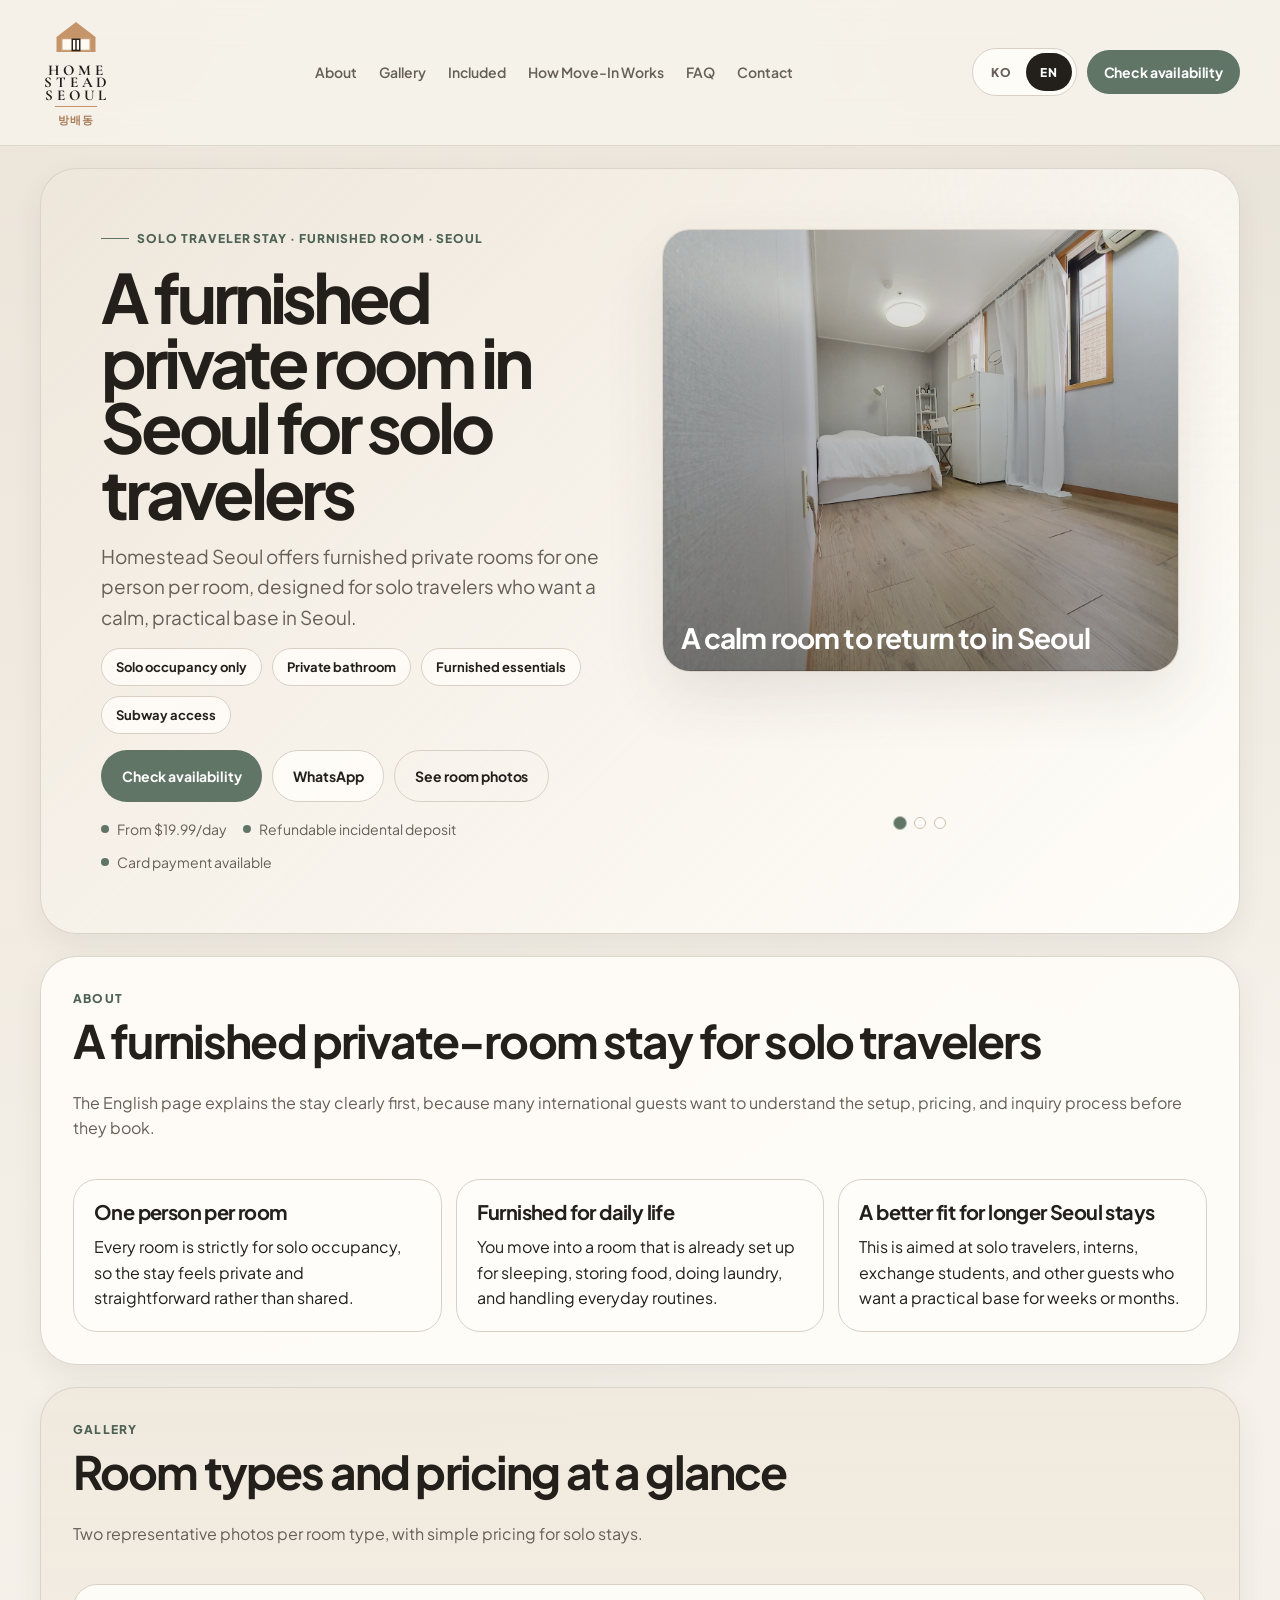
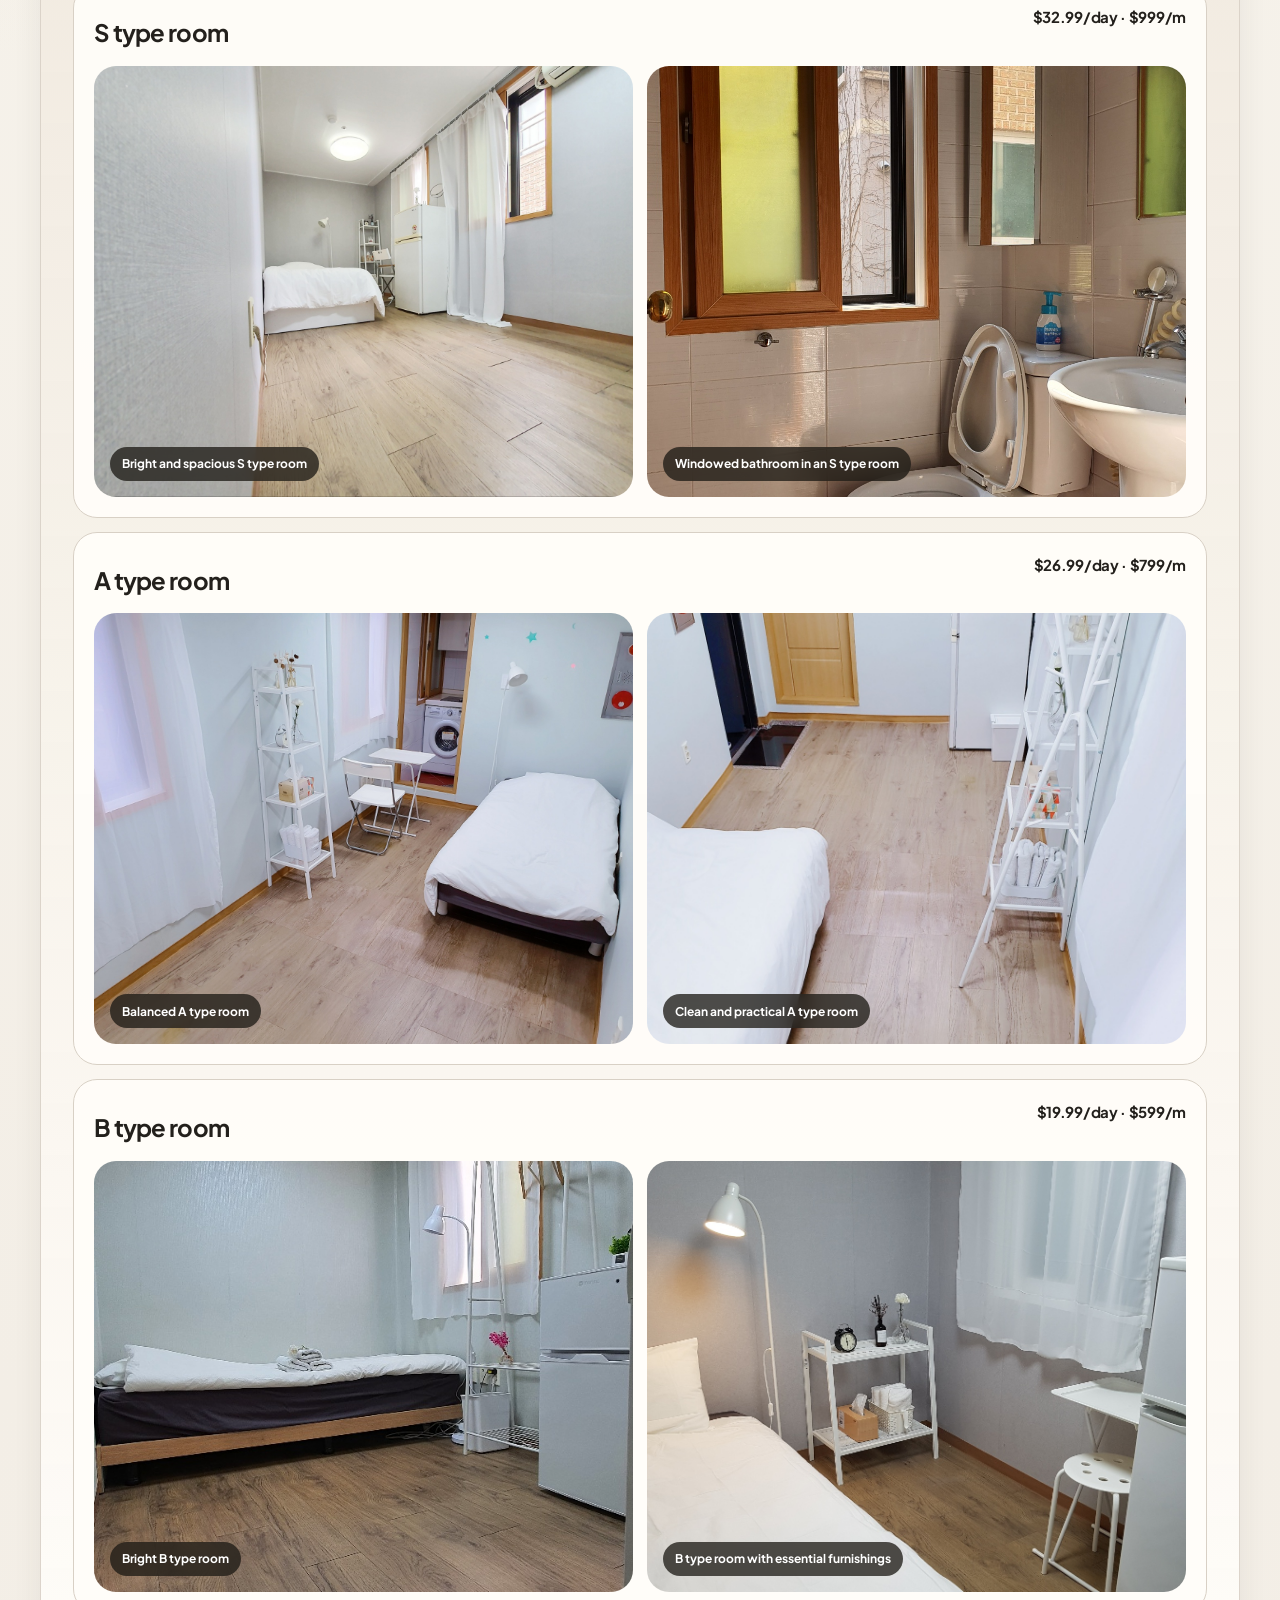
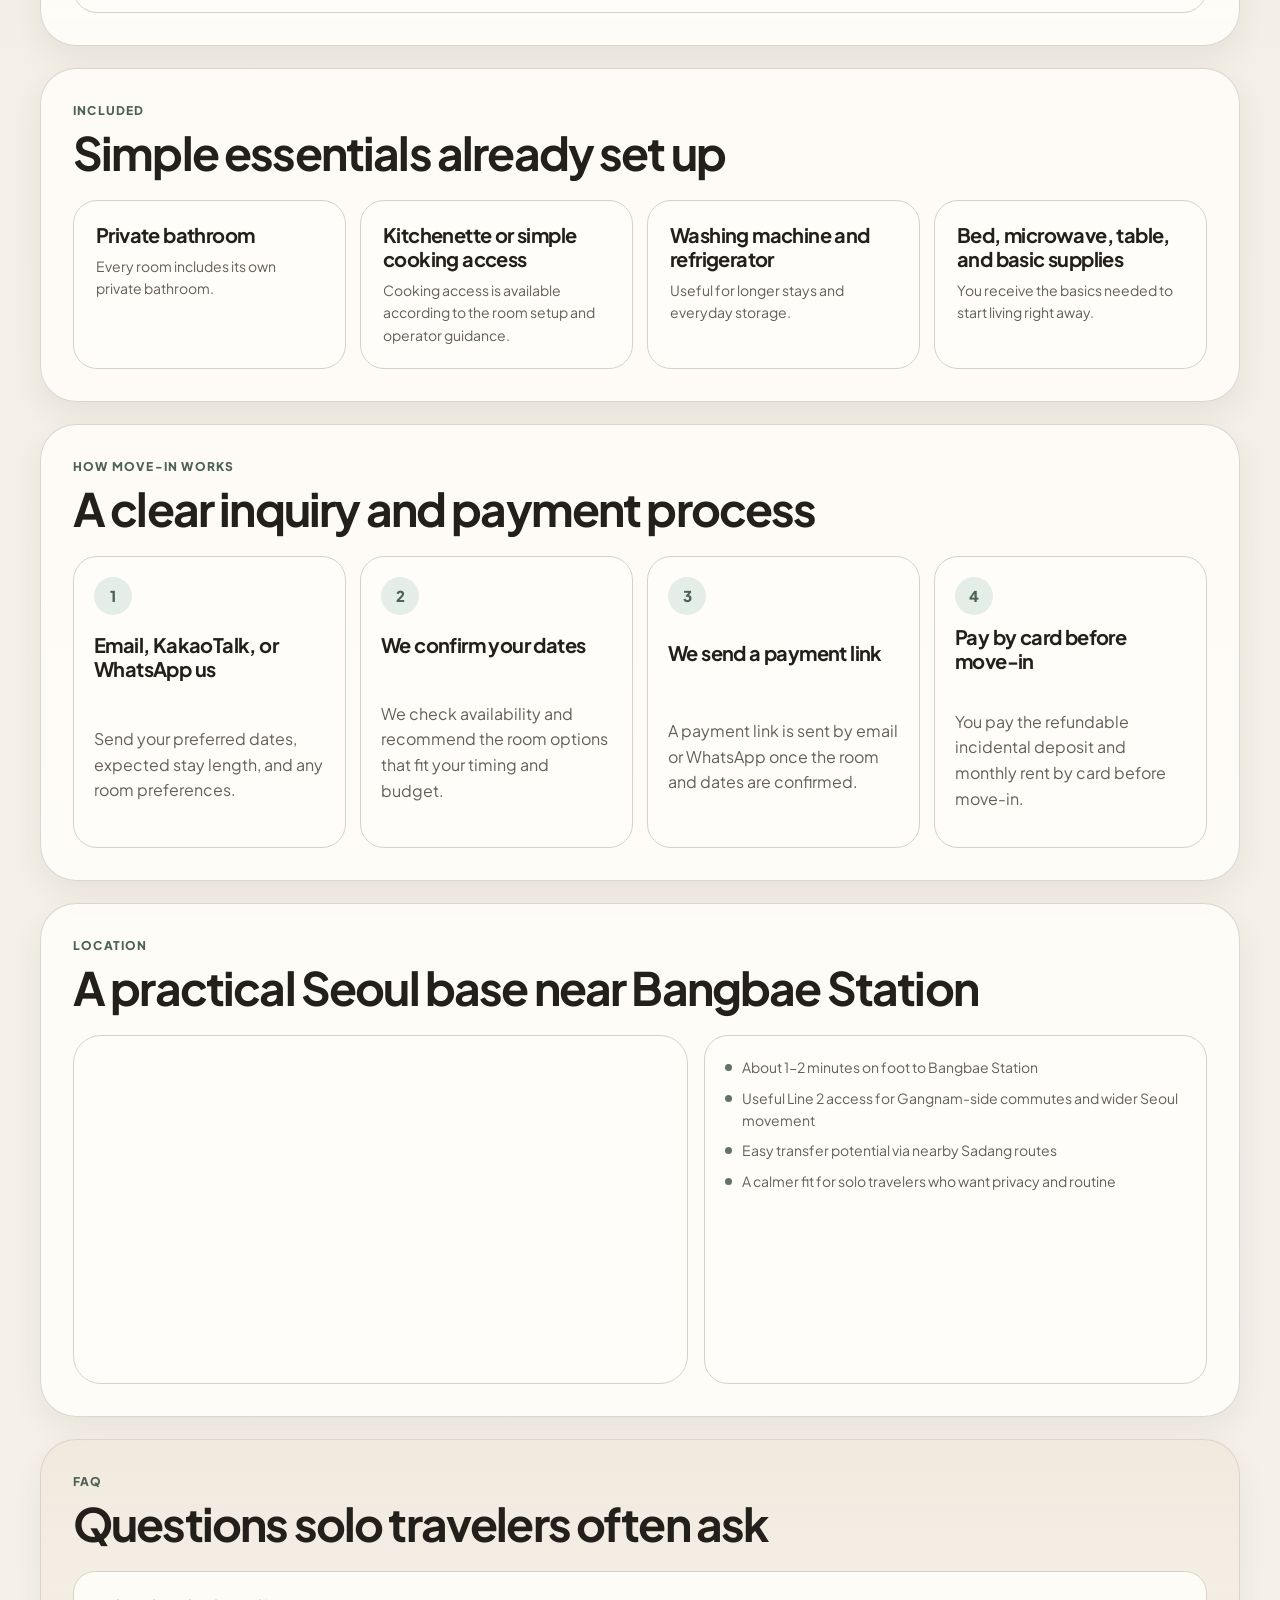
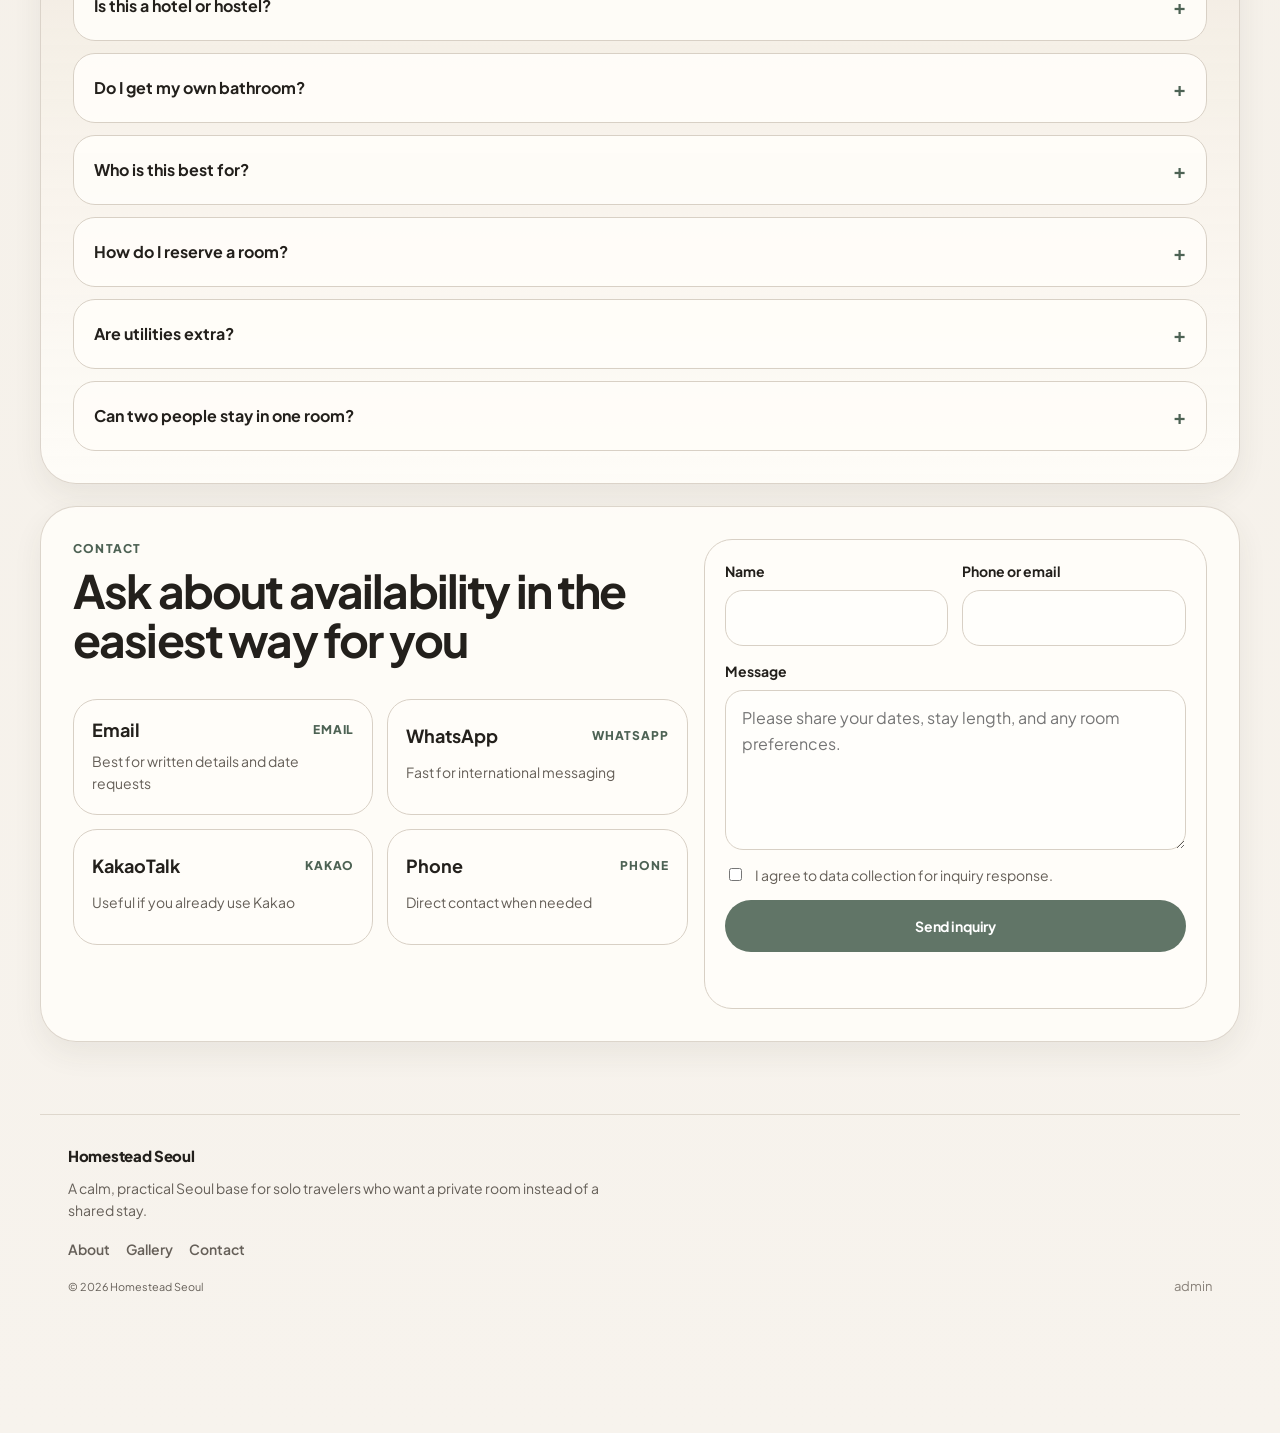
==== commit 609e685b: "Add header logo and simplify hero copy" ====
--- a/index.html
+++ b/index.html
@@ -28,7 +28,7 @@
   <link rel="preconnect" href="https://fonts.googleapis.com">
   <link rel="preconnect" href="https://fonts.gstatic.com" crossorigin>
   <link
-    href="https://fonts.googleapis.com/css2?family=Noto+Sans+KR:wght@400;500;600;700;800&family=Plus+Jakarta+Sans:wght@400;500;600;700;700&display=swap"
+    href="https://fonts.googleapis.com/css2?family=Cormorant+Garamond:wght@600;700&family=Noto+Sans+KR:wght@400;500;600;700;800&family=Plus+Jakarta+Sans:wght@400;500;600;700;700&display=swap"
     rel="stylesheet"
   >
   <link rel="stylesheet" href="styles.css">
@@ -38,8 +38,24 @@
     <header class="site-header">
       <div class="header-inner">
         <a href="#top" class="brand" aria-label="Homestead Seoul home">
-          <span class="brand-mark">HS</span>
-          <span class="brand-copy">
+          <span class="brand-logo" aria-hidden="true">
+            <span class="brand-logo-mark">
+              <svg viewBox="0 0 72 58" class="brand-logo-icon" role="img" aria-label="Homestead Seoul logo">
+                <path d="M10 28 36 8l26 20v20H10Z" fill="#c59469"></path>
+                <path d="M17 30h38v16H17Z" fill="#fffaf2" stroke="#c9a17b" stroke-width="2"></path>
+                <path d="M31 31h10v15H31Z" fill="none" stroke="#2a241f" stroke-width="2"></path>
+                <path d="M36 31v15" fill="none" stroke="#2a241f" stroke-width="2"></path>
+              </svg>
+            </span>
+            <span class="brand-logo-wordmark">
+              <span>HOME</span>
+              <span>STEAD</span>
+              <span>SEOUL</span>
+            </span>
+            <span class="brand-logo-rule"></span>
+            <span class="brand-logo-neighborhood">방배동</span>
+          </span>
+          <span class="sr-only">
             <strong class="brand-title" id="brandTitle">Homestead Seoul</strong>
             <span class="brand-subtitle" id="brandSubtitle">Private Room Urban Living</span>
           </span>
--- a/styles.css
+++ b/styles.css
@@ -95,29 +95,75 @@
 
 .brand {
   display: inline-flex;
-  align-items: center;
-  gap: 12px;
-}
-
-.brand-mark {
+  align-items: flex-start;
+  gap: 0;
+  min-width: 96px;
+}
+
+.brand-logo {
+  display: grid;
+  justify-items: center;
+  gap: 4px;
+  padding: 2px 0;
+}
+
+.brand-logo-mark {
+  display: inline-flex;
+  align-items: center;
+  justify-content: center;
+}
+
+.brand-logo-icon {
+  width: 48px;
+  height: auto;
+}
+
+.brand-logo-wordmark {
+  display: grid;
+  justify-items: center;
+  gap: 0;
+}
+
+.brand-logo-wordmark span {
+  display: block;
+  font-family: "Cormorant Garamond", serif;
+  font-size: 14px;
+  font-weight: 700;
+  line-height: 0.86;
+  letter-spacing: 0.26em;
+  color: #211c18;
+  text-indent: 0.26em;
+}
+
+.brand-logo-rule {
   width: 42px;
-  height: 42px;
-  border-radius: 14px;
-  display: inline-flex;
-  align-items: center;
-  justify-content: center;
-  background: linear-gradient(145deg, #efe5d9, #f8f4ed);
-  border: 1px solid var(--line);
-  color: var(--accent-strong);
-  font-size: 13px;
-  font-weight: 800;
-  letter-spacing: 0.12em;
+  height: 1px;
+  background: #c59469;
+}
+
+.brand-logo-neighborhood {
+  color: #a97d58;
+  font-size: 11px;
+  font-weight: 700;
+  letter-spacing: 0.08em;
 }
 
 .brand-copy {
   display: flex;
   flex-direction: column;
   gap: 2px;
+}
+
+.sr-only {
+  position: absolute;
+  width: 1px;
+  height: 1px;
+  padding: 0;
+  margin: -1px;
+  overflow: hidden;
+  clip: rect(0, 0, 0, 0);
+  white-space: nowrap;
+  border: 0;
 }
 
 .brand-title,
@@ -1195,6 +1241,10 @@
   color: #1e6f46;
 }
 
+.form-status.info {
+  color: #7b5b2d;
+}
+
 .form-status.error {
   color: #a84646;
 }
@@ -1252,7 +1302,7 @@
 .sticky-mobile-cta-inner {
   padding: 10px;
   display: grid;
-  grid-template-columns: repeat(2, minmax(0, 1fr));
+  grid-template-columns: repeat(auto-fit, minmax(88px, 1fr));
   gap: 10px;
   border-radius: 24px;
   border: 1px solid rgba(216, 208, 197, 0.88);
@@ -1324,6 +1374,14 @@
 }
 
 @media (min-width: 640px) {
+  .brand-logo-icon {
+    width: 54px;
+  }
+
+  .brand-logo-wordmark span {
+    font-size: 15px;
+  }
+
   .hero-grid,
   .section-shell,
   .footer-inner {
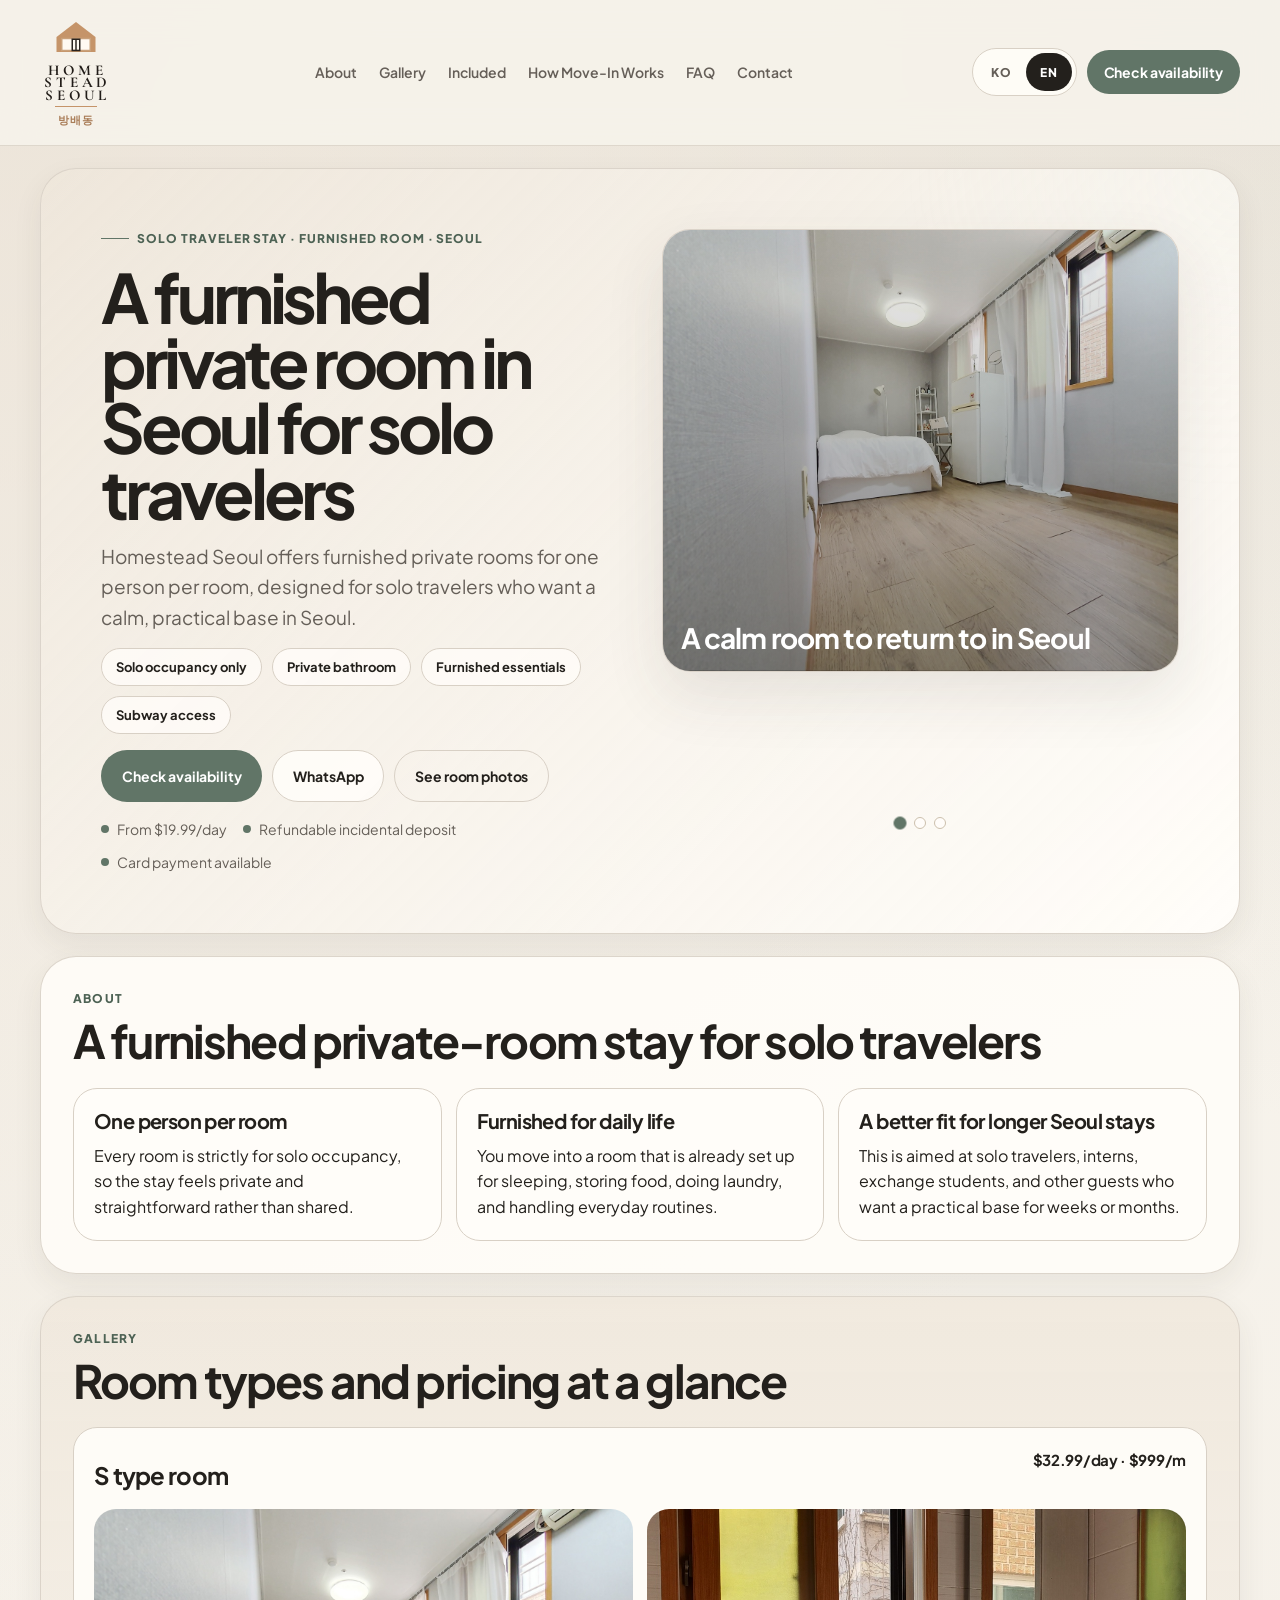
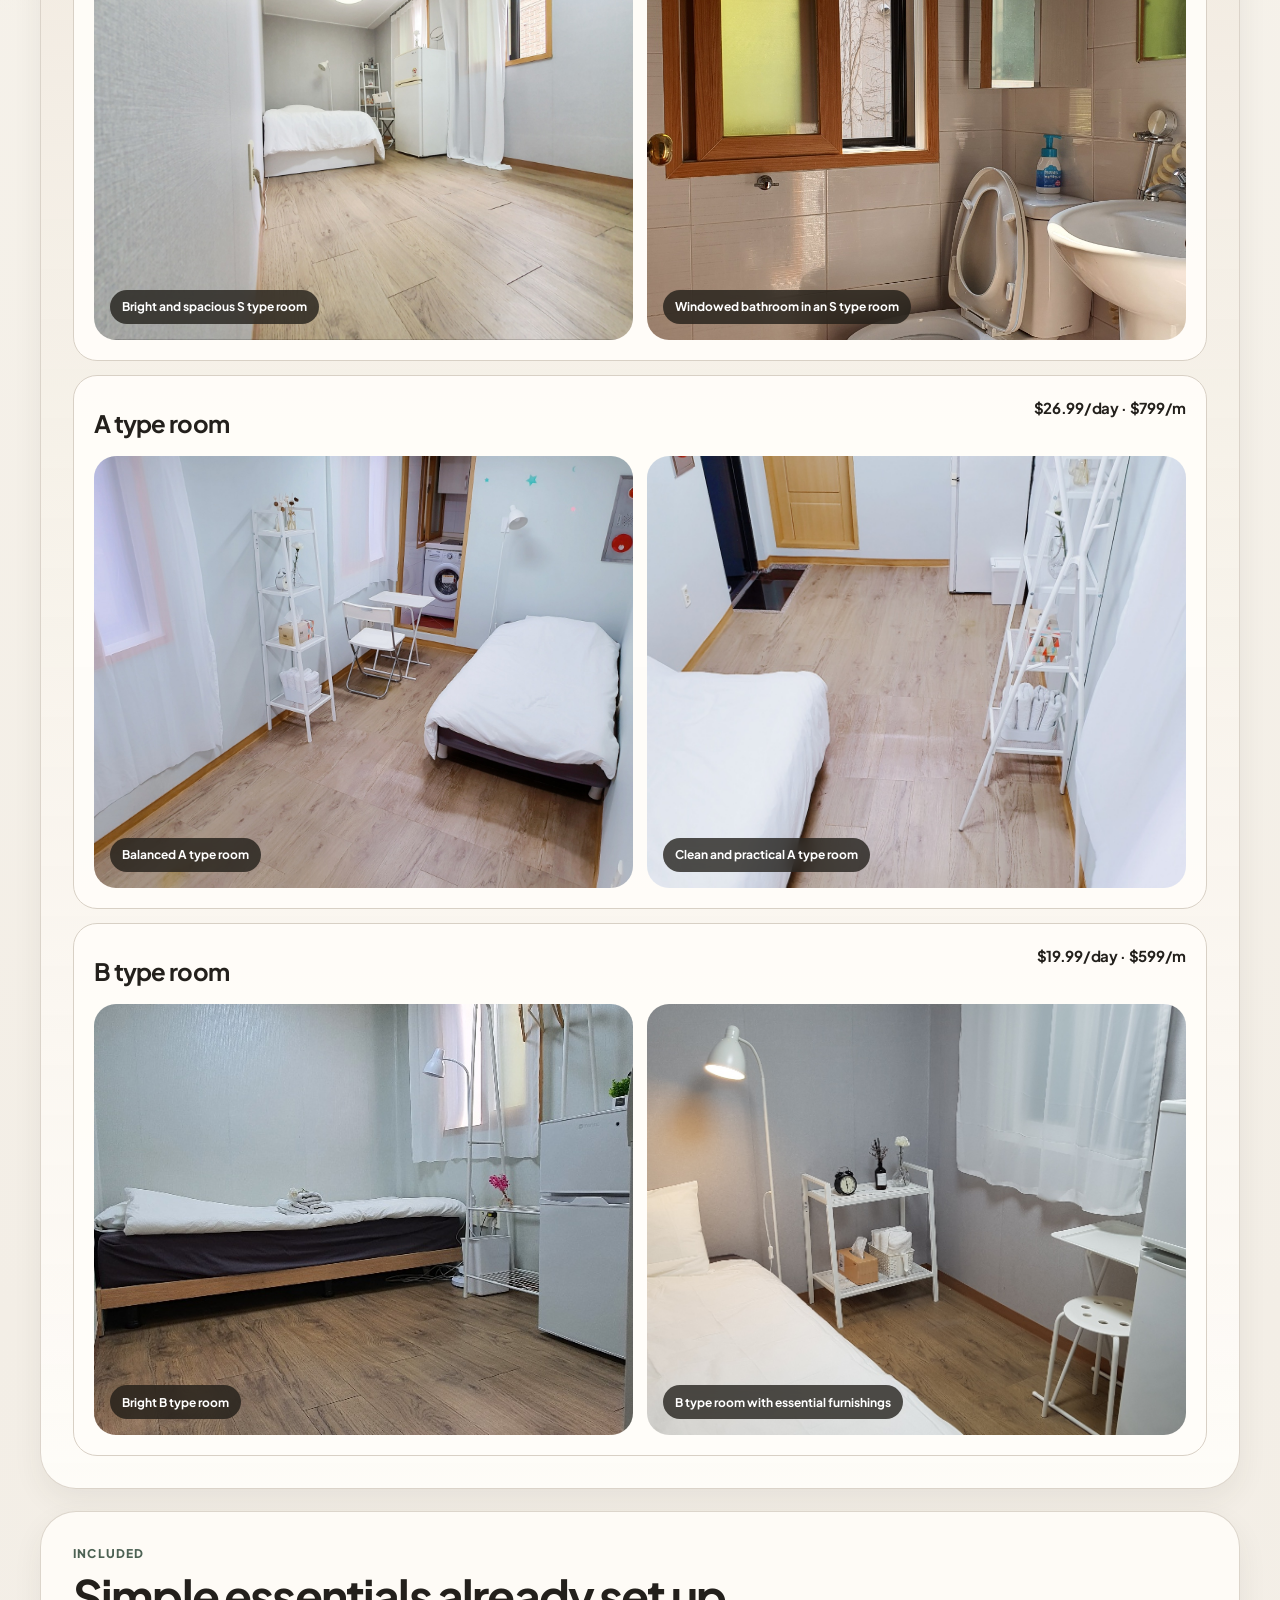
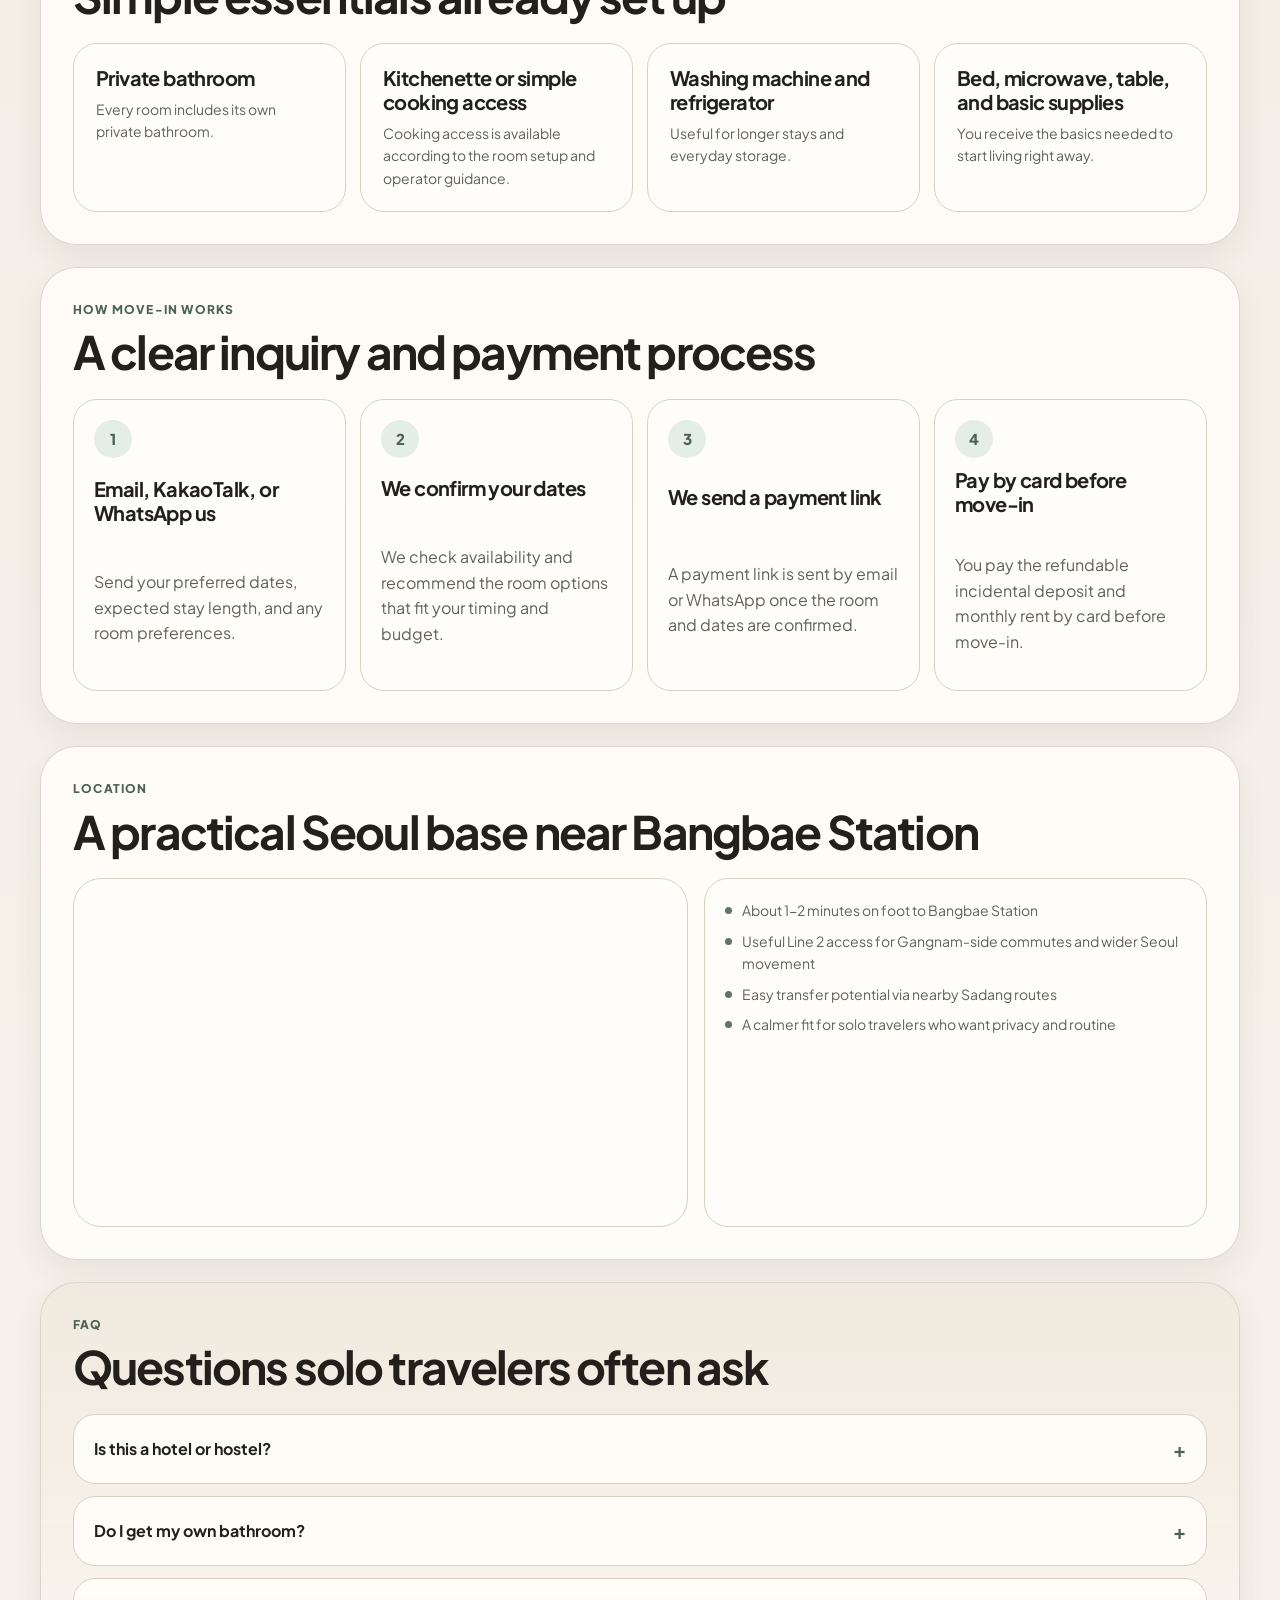
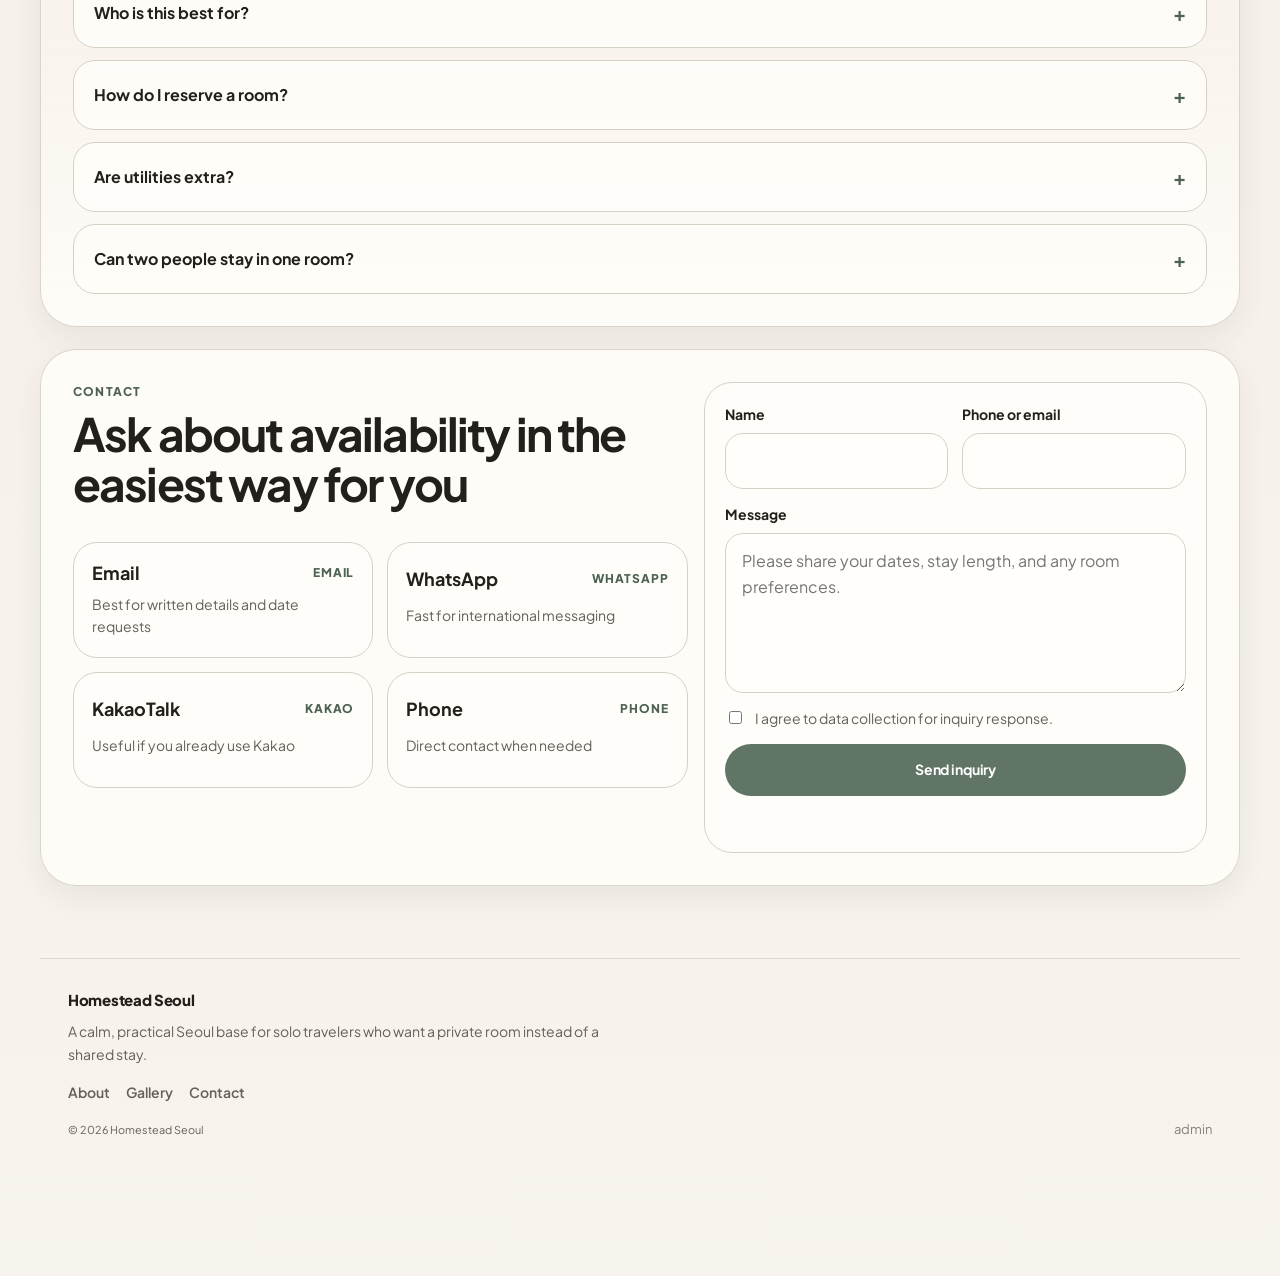
==== commit 01f47d7e: "Trim landing page copy and bust cache" ====
--- a/index.html
+++ b/index.html
@@ -31,7 +31,7 @@
     href="https://fonts.googleapis.com/css2?family=Cormorant+Garamond:wght@600;700&family=Noto+Sans+KR:wght@400;500;600;700;800&family=Plus+Jakarta+Sans:wght@400;500;600;700;700&display=swap"
     rel="stylesheet"
   >
-  <link rel="stylesheet" href="styles.css">
+  <link rel="stylesheet" href="styles.css?v=20260314b">
 </head>
 <body>
   <div class="page-shell">
@@ -132,7 +132,7 @@
     </figure>
   </div>
 
-  <script src="site-data.js"></script>
-  <script src="app.js"></script>
+  <script src="site-data.js?v=20260314b"></script>
+  <script src="app.js?v=20260314b"></script>
 </body>
 </html>
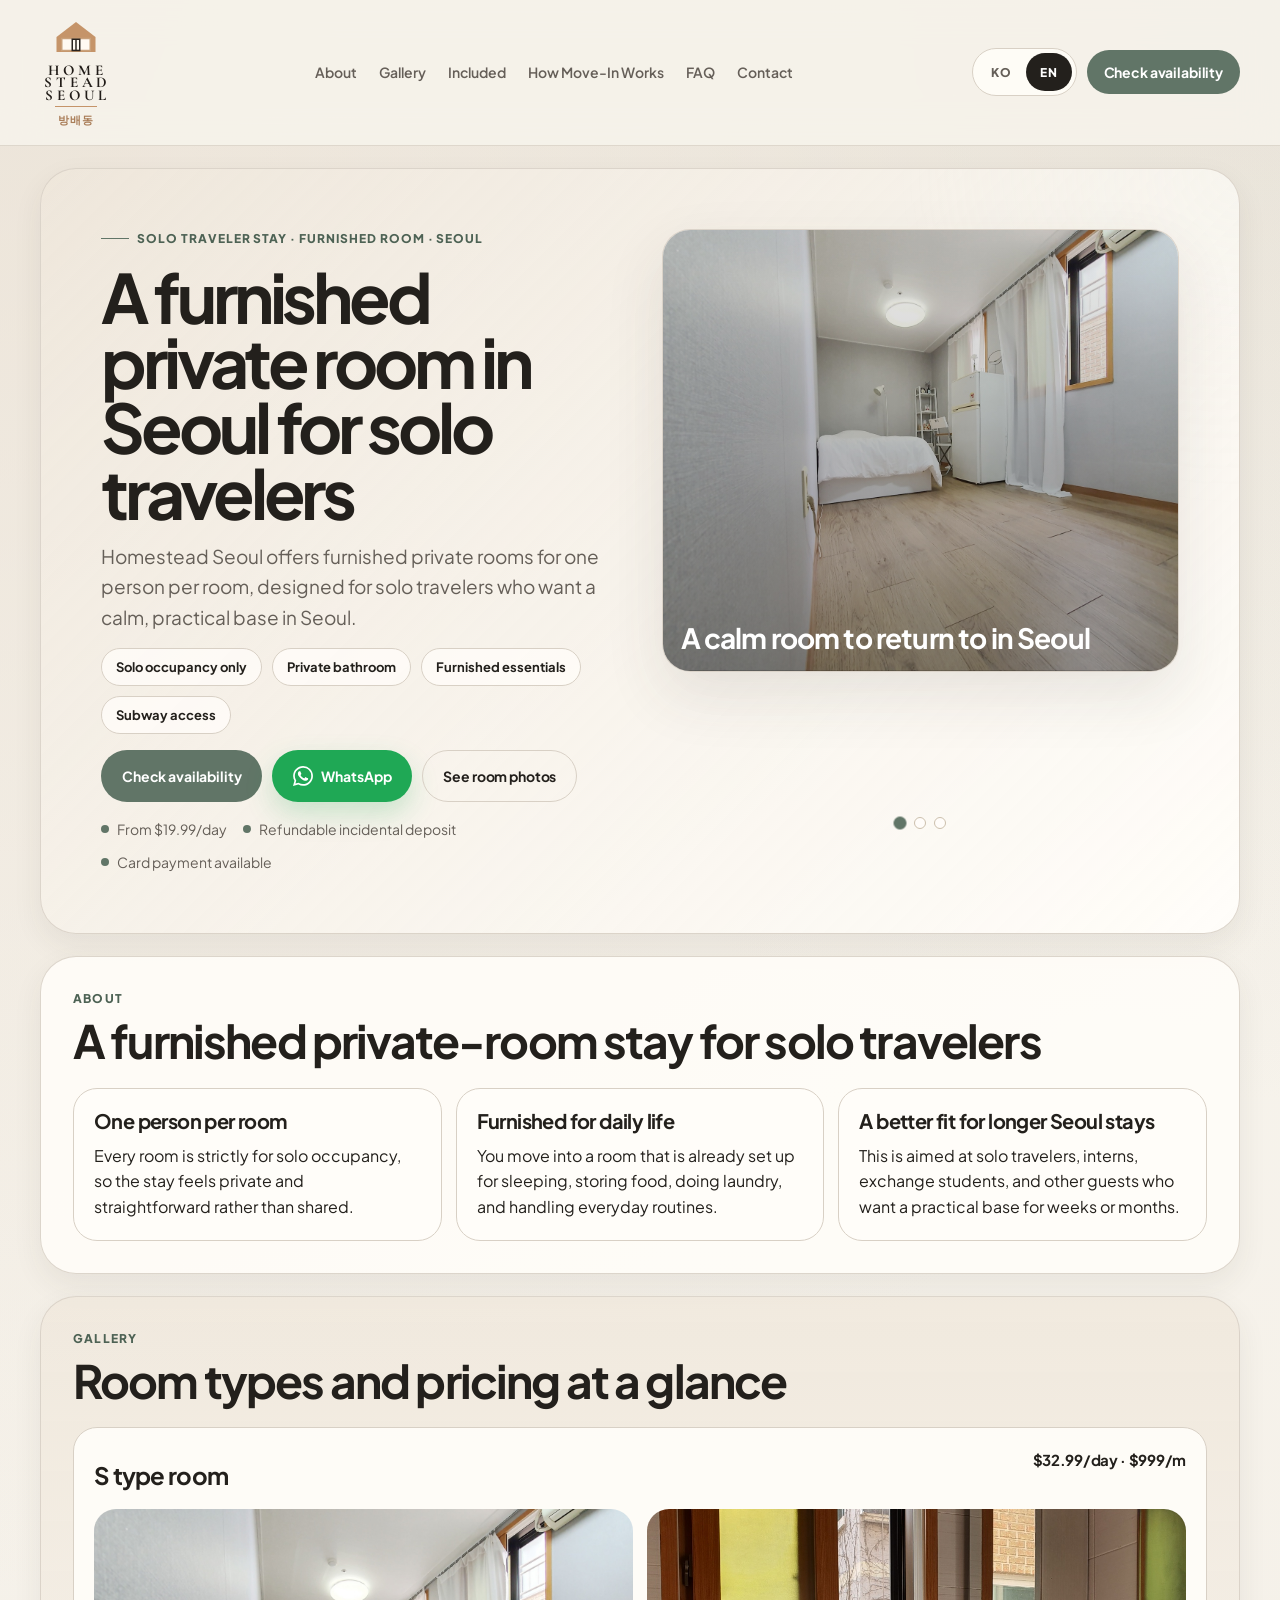
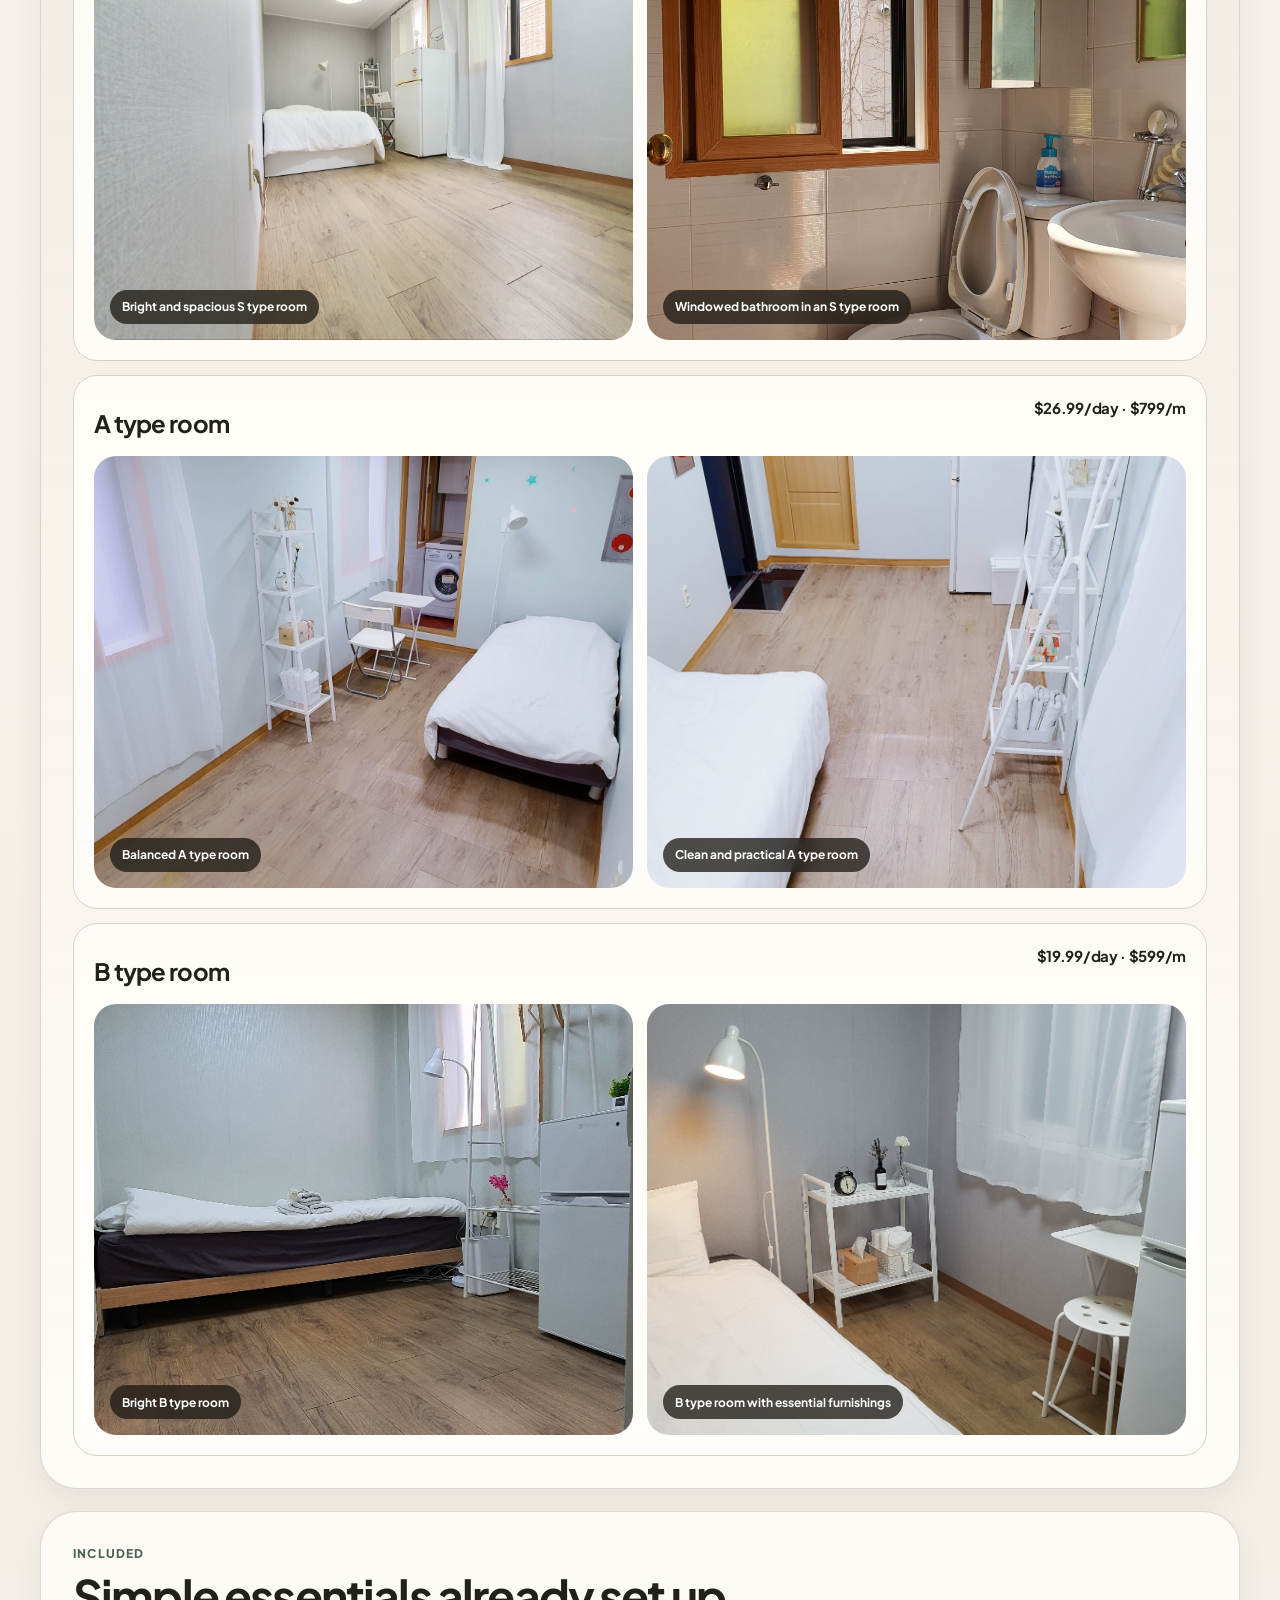
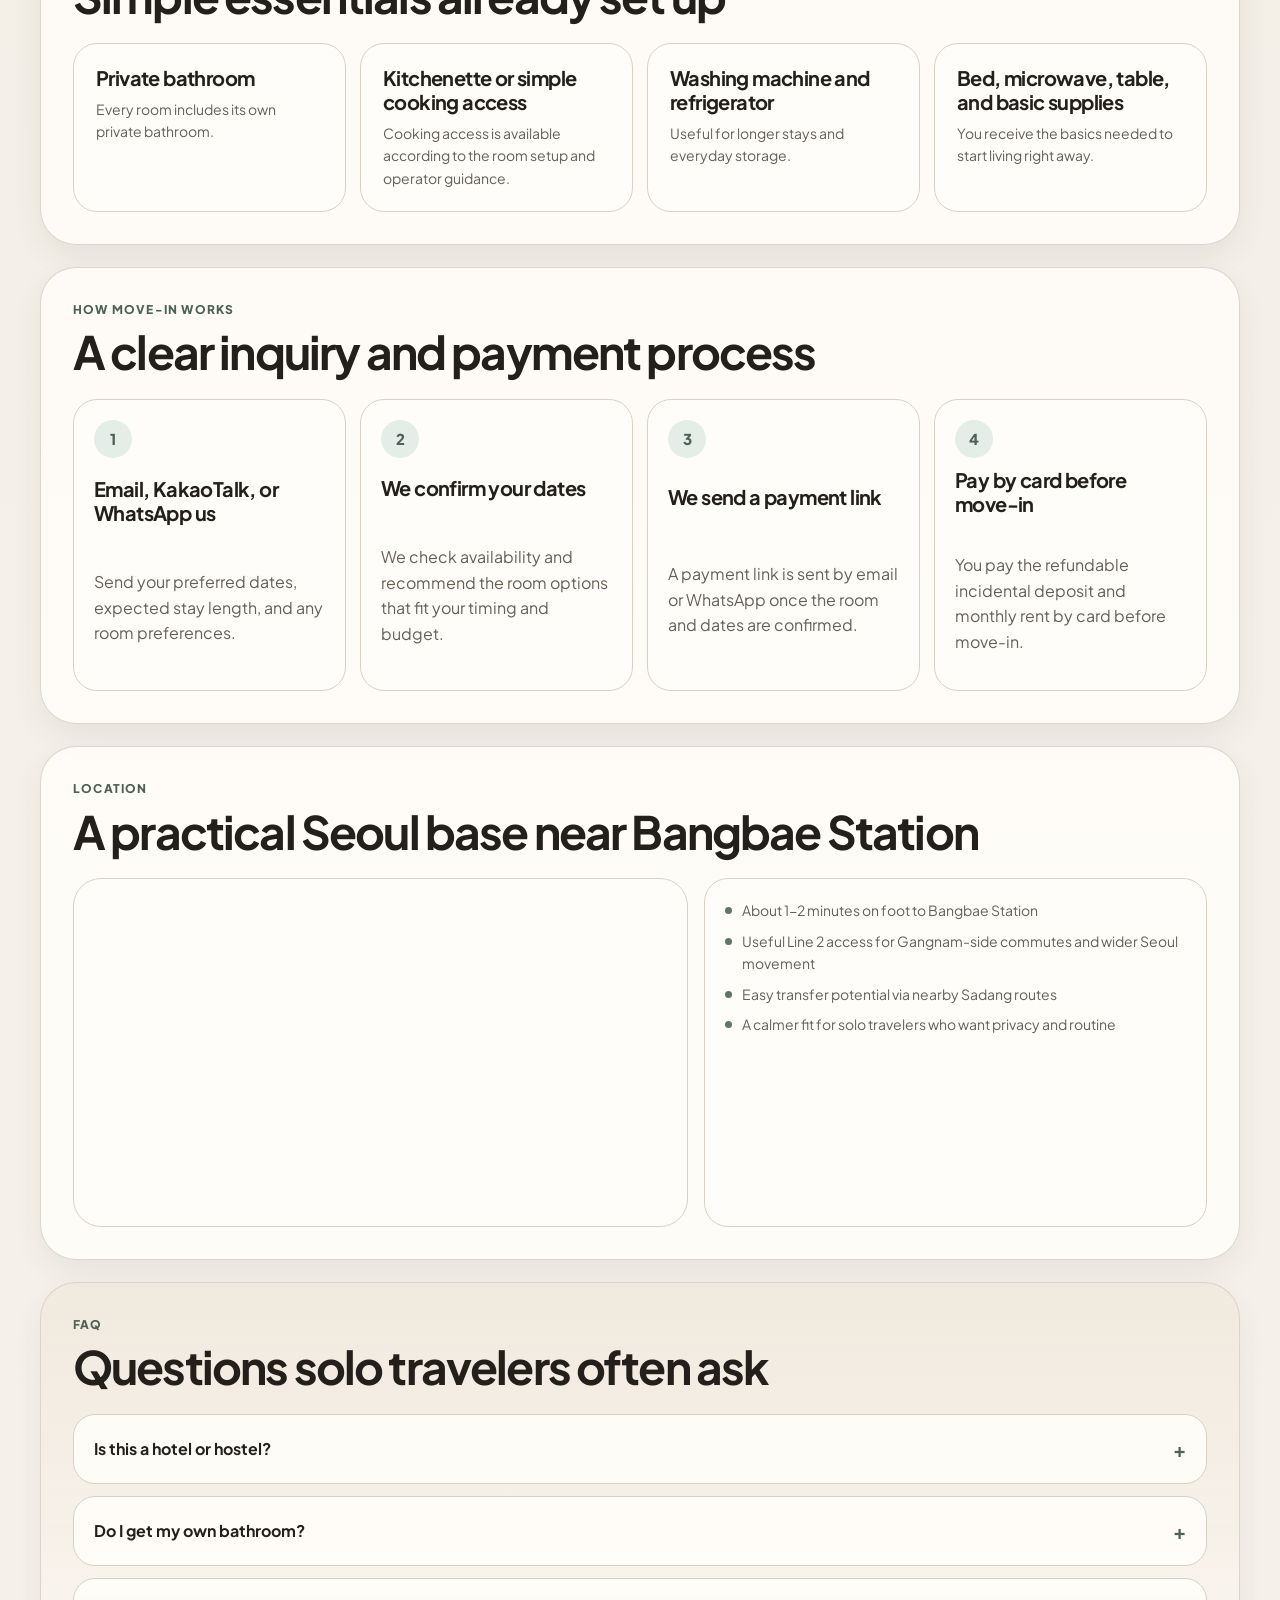
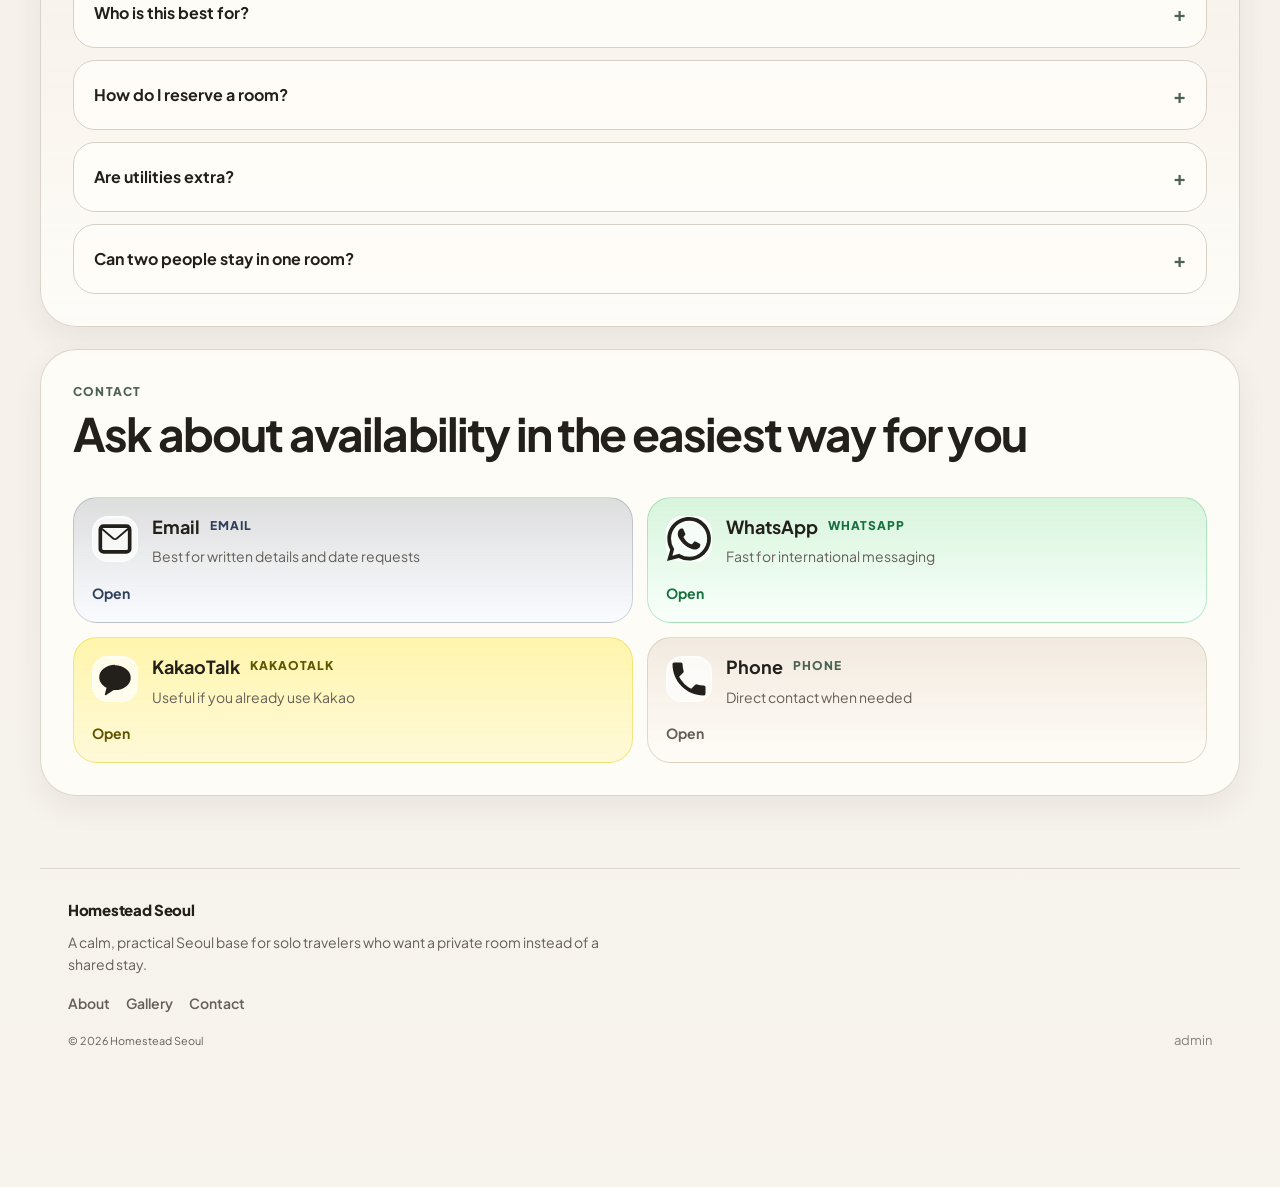
==== commit f88e3544: "Normalize English mobile contact buttons live" ====
--- a/index.html
+++ b/index.html
@@ -20,7 +20,12 @@
   <meta name="twitter:card" content="summary_large_image">
   <script>
     (function () {
-      if (location.hostname.toLowerCase() === "www.homesteadseoul.com") {
+      const host = location.hostname.toLowerCase();
+      if (host.endsWith("github.io")) {
+        location.replace("https://homesteadseoul.com" + location.pathname + location.search + location.hash);
+        return;
+      }
+      if (host === "www.homesteadseoul.com") {
         location.replace("https://homesteadseoul.com" + location.pathname + location.search + location.hash);
       }
     })();
@@ -31,7 +36,7 @@
     href="https://fonts.googleapis.com/css2?family=Cormorant+Garamond:wght@600;700&family=Noto+Sans+KR:wght@400;500;600;700;800&family=Plus+Jakarta+Sans:wght@400;500;600;700;700&display=swap"
     rel="stylesheet"
   >
-  <link rel="stylesheet" href="styles.css?v=20260314b">
+  <link rel="stylesheet" href="styles.css?v=20260315a">
 </head>
 <body>
   <div class="page-shell">
@@ -132,7 +137,7 @@
     </figure>
   </div>
 
-  <script src="site-data.js?v=20260314b"></script>
-  <script src="app.js?v=20260314b"></script>
+  <script src="site-data.js?v=20260315a"></script>
+  <script src="app.js?v=20260315a"></script>
 </body>
 </html>
--- a/styles.css
+++ b/styles.css
@@ -293,6 +293,66 @@
   padding: 0 16px;
 }
 
+.btn-label {
+  white-space: nowrap;
+}
+
+.btn-icon,
+.channel-icon {
+  width: 20px;
+  height: 20px;
+  display: inline-flex;
+  align-items: center;
+  justify-content: center;
+  flex: 0 0 auto;
+}
+
+.btn-icon svg,
+.channel-icon svg {
+  width: 100%;
+  height: 100%;
+}
+
+.btn-channel {
+  border-color: transparent;
+}
+
+.btn-channel--kakao {
+  background: #fee500;
+  color: #1f1b16;
+  box-shadow: 0 12px 28px rgba(254, 229, 0, 0.22);
+}
+
+.btn-channel--kakao:hover {
+  background: #f3db00;
+}
+
+.btn-channel--whatsapp {
+  background: #1fa855;
+  color: #fff;
+  box-shadow: 0 12px 28px rgba(31, 168, 85, 0.22);
+}
+
+.btn-channel--whatsapp:hover {
+  background: #188847;
+}
+
+.btn-channel--email {
+  background: #2f405b;
+  color: #fff;
+  box-shadow: 0 12px 28px rgba(47, 64, 91, 0.22);
+}
+
+.btn-channel--email:hover {
+  background: #243248;
+}
+
+.btn-channel--phone {
+  background: #f6efe6;
+  color: var(--text);
+  border-color: #dac8b6;
+}
+
 .header-cta {
   display: none;
 }
@@ -537,7 +597,7 @@
 }
 
 .hero-cta {
-  display: flex;
+  display: none;
   flex-wrap: wrap;
   gap: 10px;
 }
@@ -1149,20 +1209,53 @@
 .channel-card {
   padding: 18px;
   display: grid;
-  gap: 8px;
+  gap: 14px;
   min-height: 116px;
+  text-decoration: none;
+  color: inherit;
+  transition:
+    transform 0.24s ease,
+    box-shadow 0.24s ease,
+    border-color 0.24s ease,
+    background 0.24s ease;
+}
+
+.channel-card:hover {
+  transform: translateY(-2px);
+  box-shadow: 0 16px 30px rgba(55, 49, 41, 0.12);
 }
 
 .channel-title {
   display: flex;
-  align-items: center;
-  justify-content: space-between;
+  flex-wrap: wrap;
+  align-items: flex-start;
   gap: 10px;
 }
 
 .channel-title strong {
   font-size: 18px;
   line-height: 1.2;
+}
+
+.channel-card-top {
+  display: grid;
+  grid-template-columns: auto minmax(0, 1fr);
+  gap: 14px;
+  align-items: start;
+}
+
+.channel-card-main {
+  display: grid;
+  gap: 8px;
+}
+
+.channel-card-icon {
+  width: 46px;
+  height: 46px;
+  border-radius: 16px;
+  background: rgba(255, 255, 255, 0.7);
+  border: 1px solid rgba(255, 255, 255, 0.72);
+  box-shadow: inset 0 1px 0 rgba(255, 255, 255, 0.82);
 }
 
 .channel-badge {
@@ -1176,6 +1269,51 @@
 .channel-hint {
   margin: 0;
   font-size: 14px;
+}
+
+.channel-action {
+  font-size: 14px;
+  font-weight: 700;
+  color: var(--text-soft);
+}
+
+.channel-card--kakao {
+  background: linear-gradient(180deg, rgba(254, 229, 0, 0.3), rgba(255, 249, 215, 0.94));
+  border-color: rgba(221, 198, 0, 0.36);
+}
+
+.channel-card--kakao .channel-badge,
+.channel-card--kakao .channel-action {
+  color: #5f5400;
+}
+
+.channel-card--whatsapp {
+  background: linear-gradient(180deg, rgba(37, 211, 102, 0.18), rgba(248, 255, 250, 0.96));
+  border-color: rgba(31, 168, 85, 0.26);
+}
+
+.channel-card--whatsapp .channel-badge,
+.channel-card--whatsapp .channel-action {
+  color: #17703d;
+}
+
+.channel-card--email {
+  background: linear-gradient(180deg, rgba(47, 64, 91, 0.16), rgba(249, 251, 255, 0.96));
+  border-color: rgba(47, 64, 91, 0.2);
+}
+
+.channel-card--email .channel-badge,
+.channel-card--email .channel-action {
+  color: #2f405b;
+}
+
+.channel-card--phone {
+  background: linear-gradient(180deg, rgba(237, 227, 214, 0.72), rgba(255, 252, 247, 0.96));
+  border-color: rgba(203, 191, 172, 0.56);
+}
+
+.contact-wrap--channels {
+  grid-template-columns: 1fr;
 }
 
 .inquiry-form {
@@ -1428,6 +1566,10 @@
     min-height: 700px;
   }
 
+  .hero-cta {
+    display: flex;
+  }
+
   .hero-visual {
     grid-template-columns: minmax(0, 1.15fr) minmax(220px, 0.85fr);
     align-items: stretch;
@@ -1448,6 +1590,10 @@
   .location-grid,
   .contact-wrap {
     grid-template-columns: minmax(0, 1.1fr) minmax(320px, 0.9fr);
+  }
+
+  .contact-wrap--channels {
+    grid-template-columns: 1fr;
   }
 
   .sticky-mobile-cta {
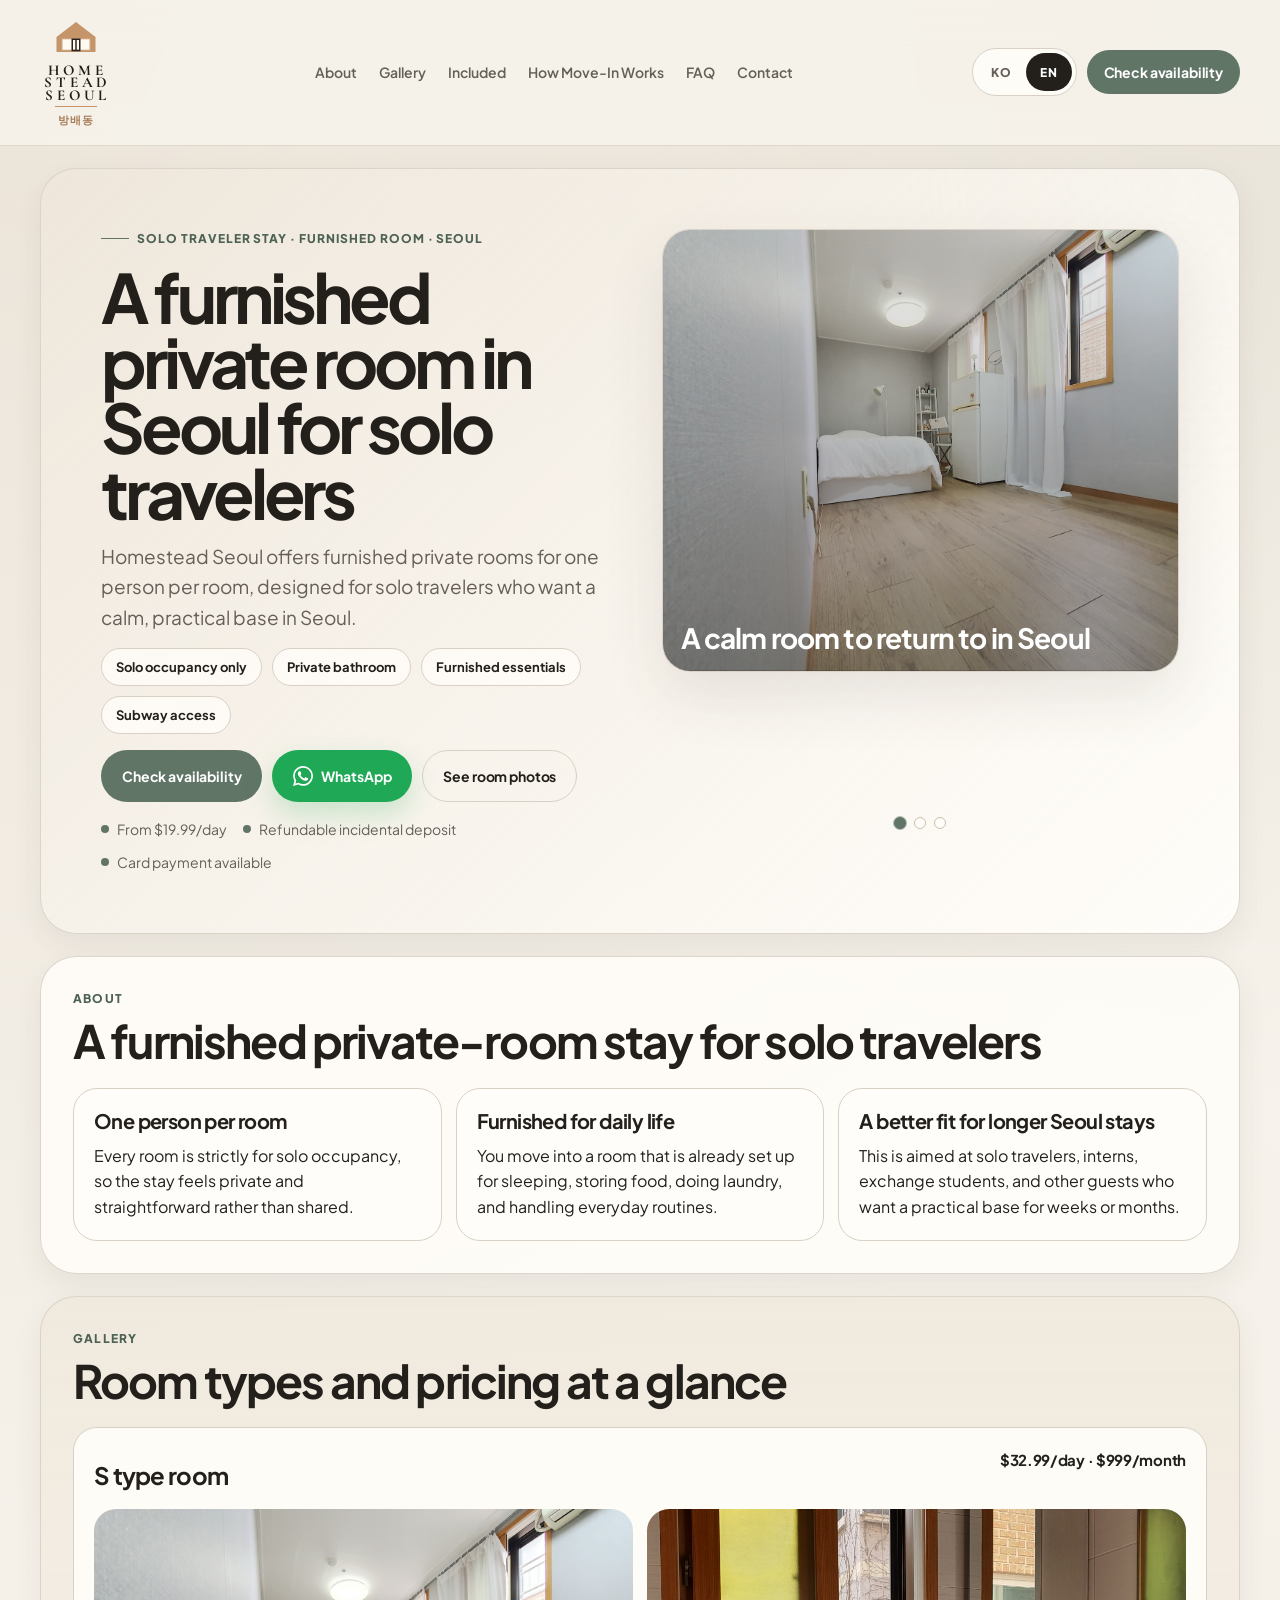
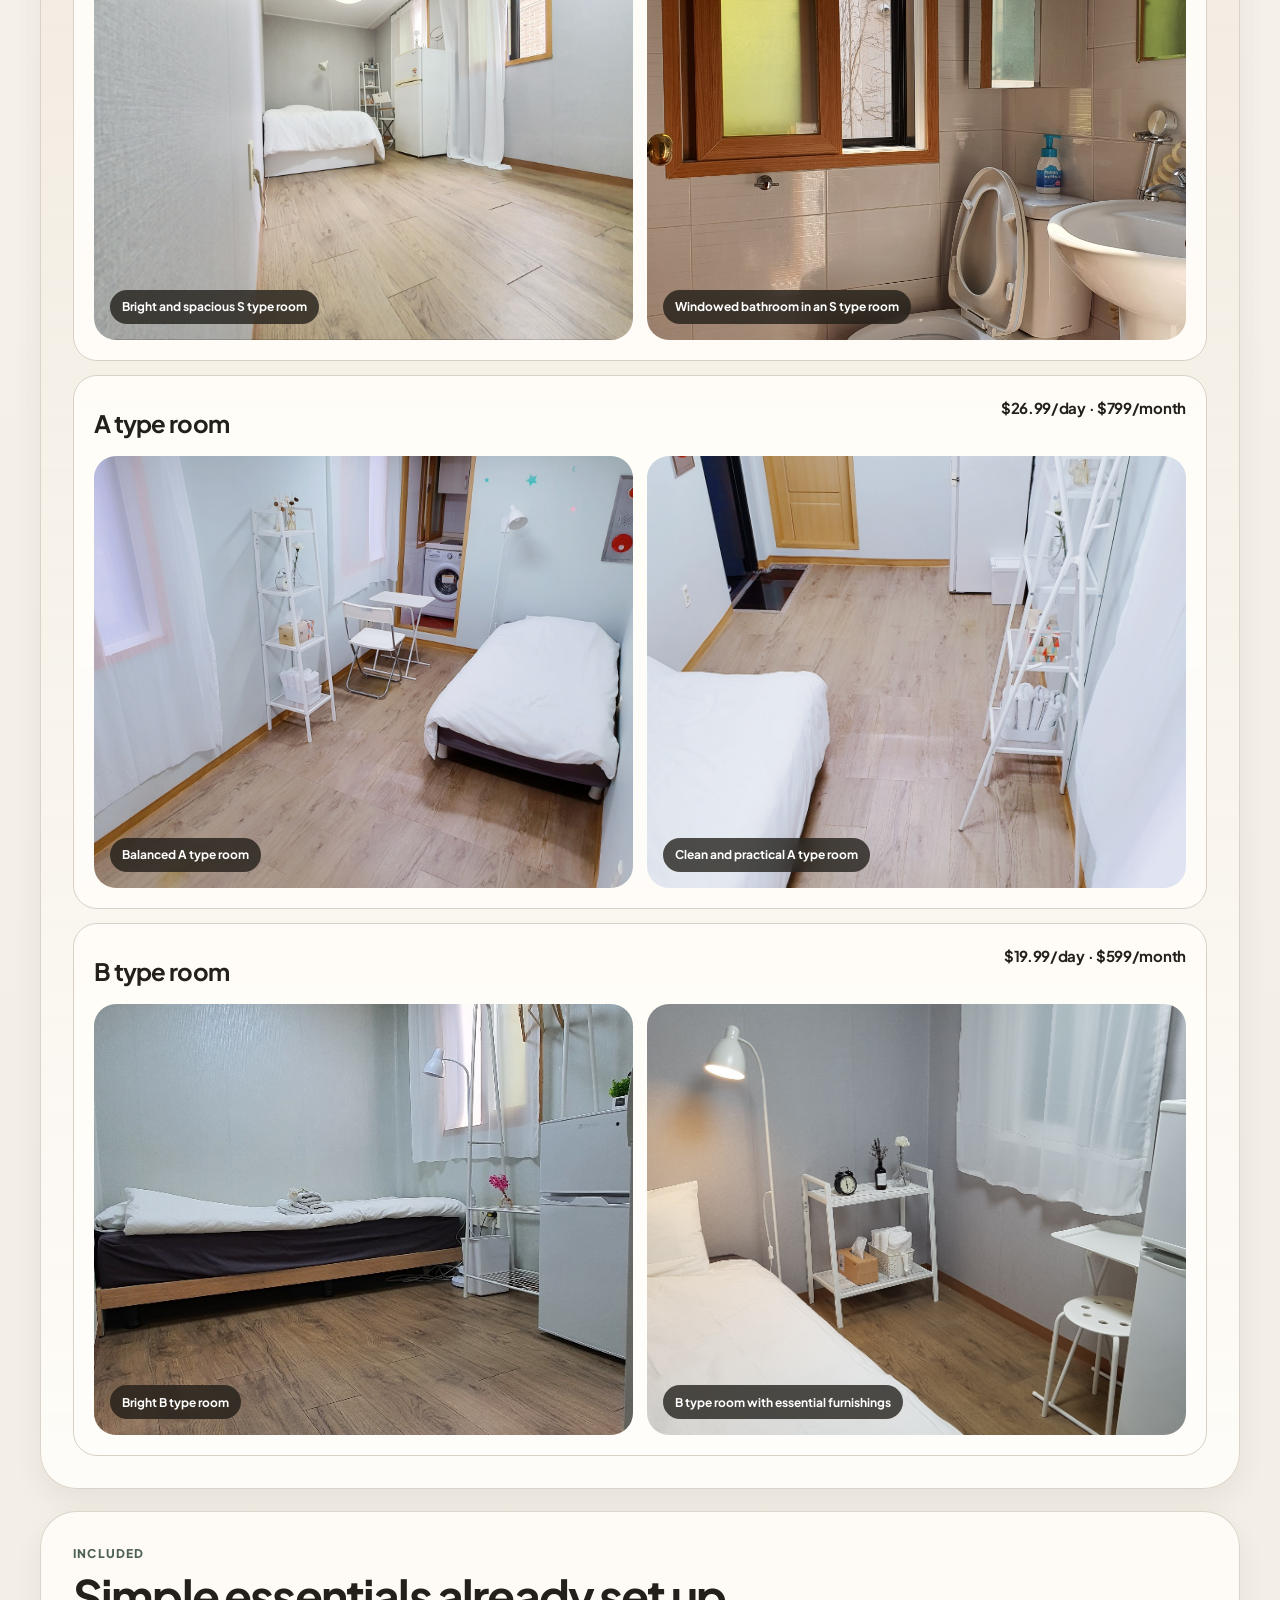
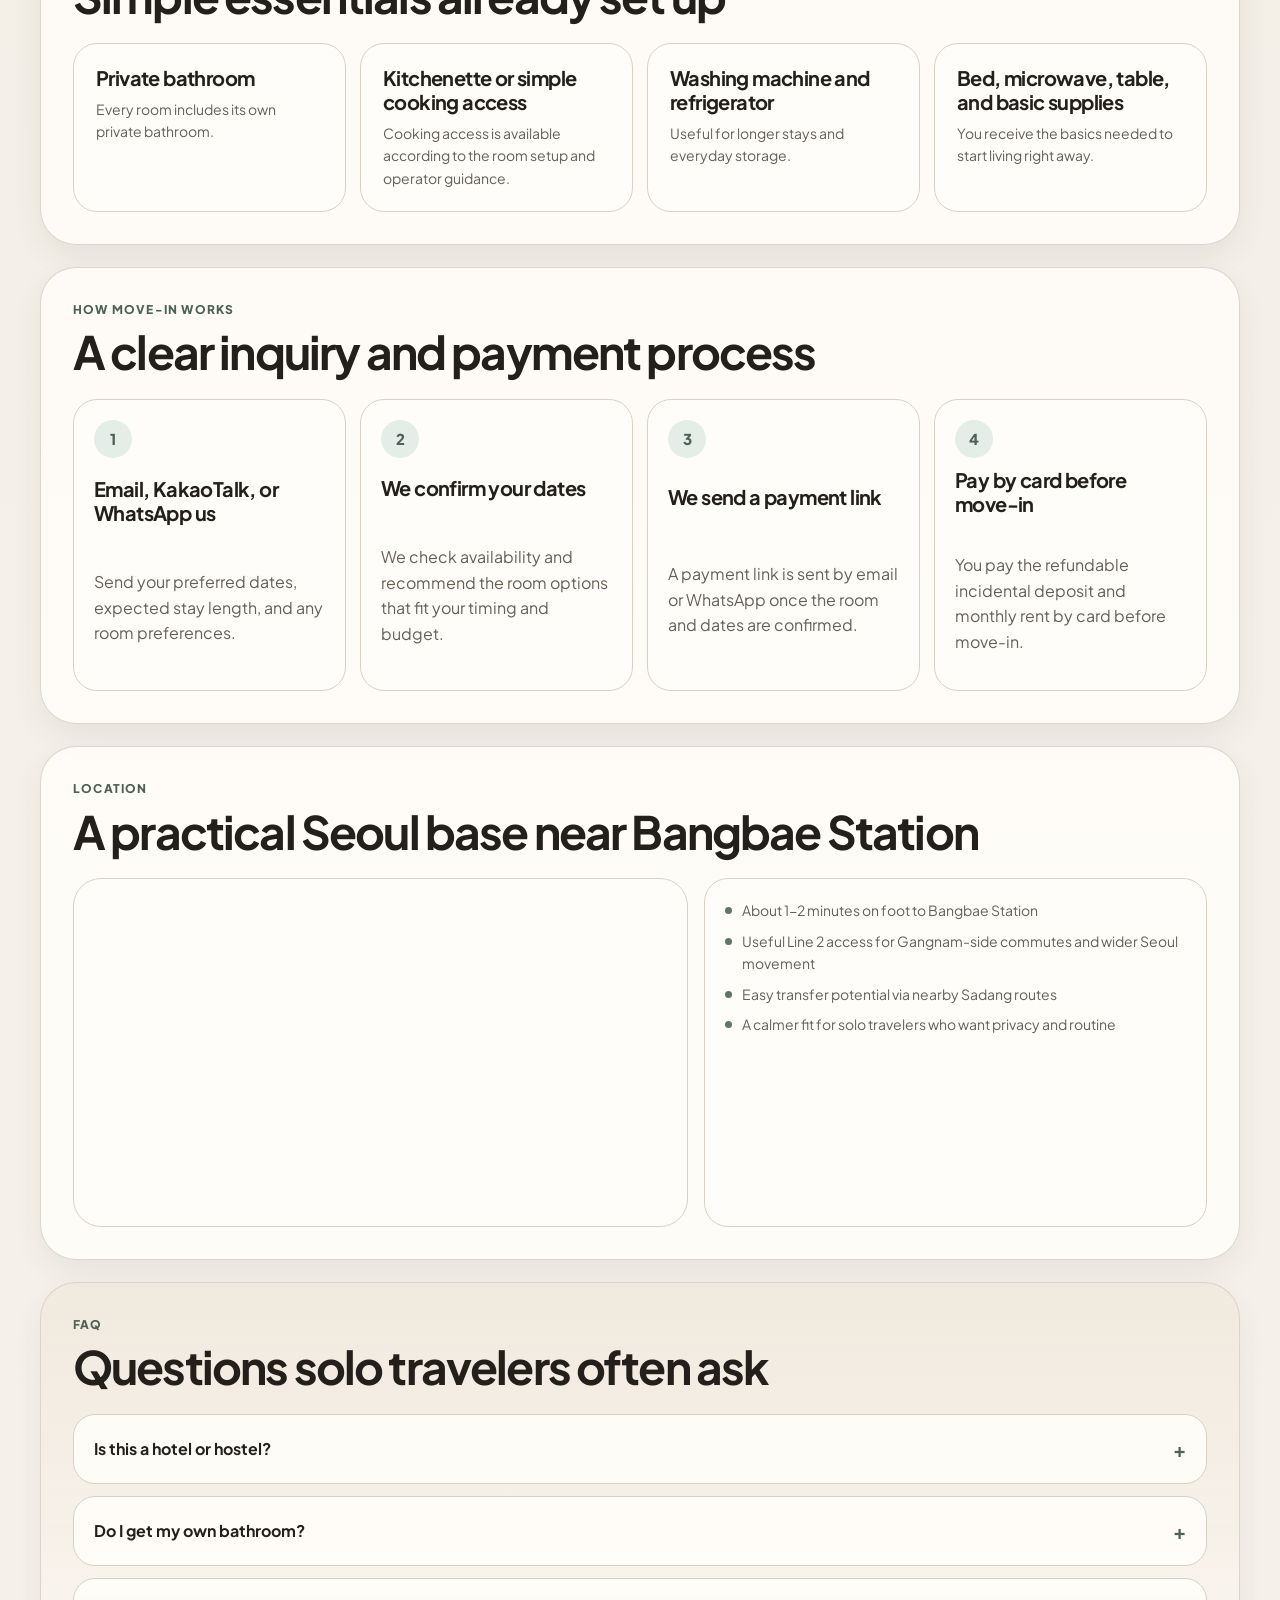
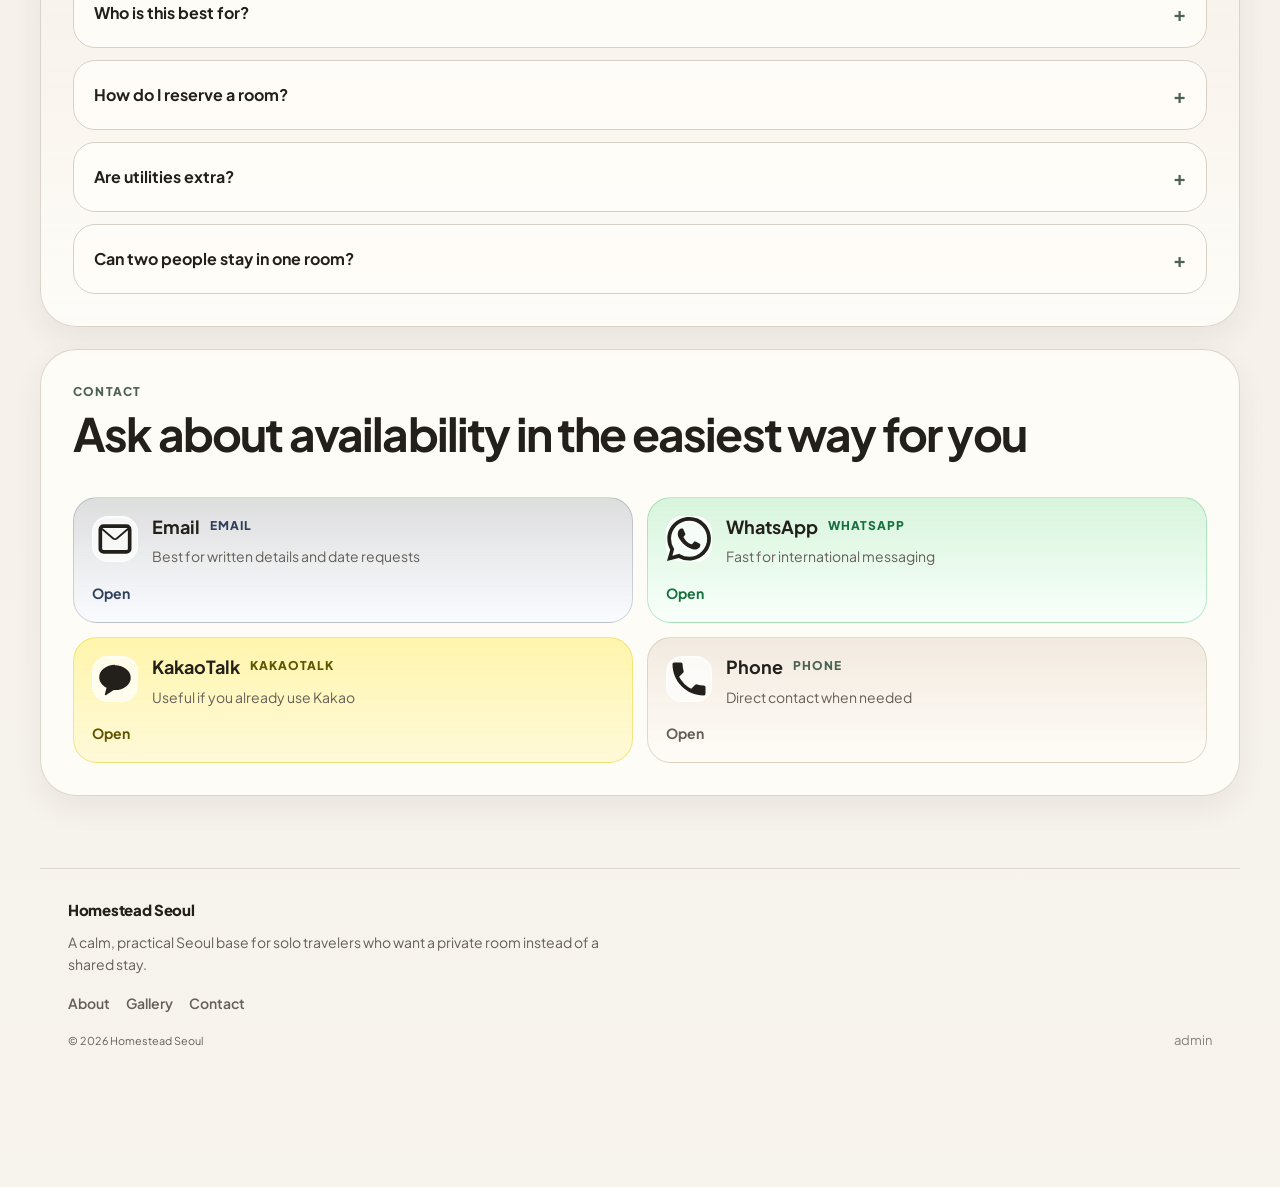
==== commit 2f71ef18: "Spell out English monthly pricing" ====
--- a/index.html
+++ b/index.html
@@ -36,7 +36,7 @@
     href="https://fonts.googleapis.com/css2?family=Cormorant+Garamond:wght@600;700&family=Noto+Sans+KR:wght@400;500;600;700;800&family=Plus+Jakarta+Sans:wght@400;500;600;700;700&display=swap"
     rel="stylesheet"
   >
-  <link rel="stylesheet" href="styles.css?v=20260315a">
+  <link rel="stylesheet" href="styles.css?v=20260315b">
 </head>
 <body>
   <div class="page-shell">
@@ -137,7 +137,7 @@
     </figure>
   </div>
 
-  <script src="site-data.js?v=20260315a"></script>
-  <script src="app.js?v=20260315a"></script>
+  <script src="site-data.js?v=20260315b"></script>
+  <script src="app.js?v=20260315b"></script>
 </body>
 </html>
